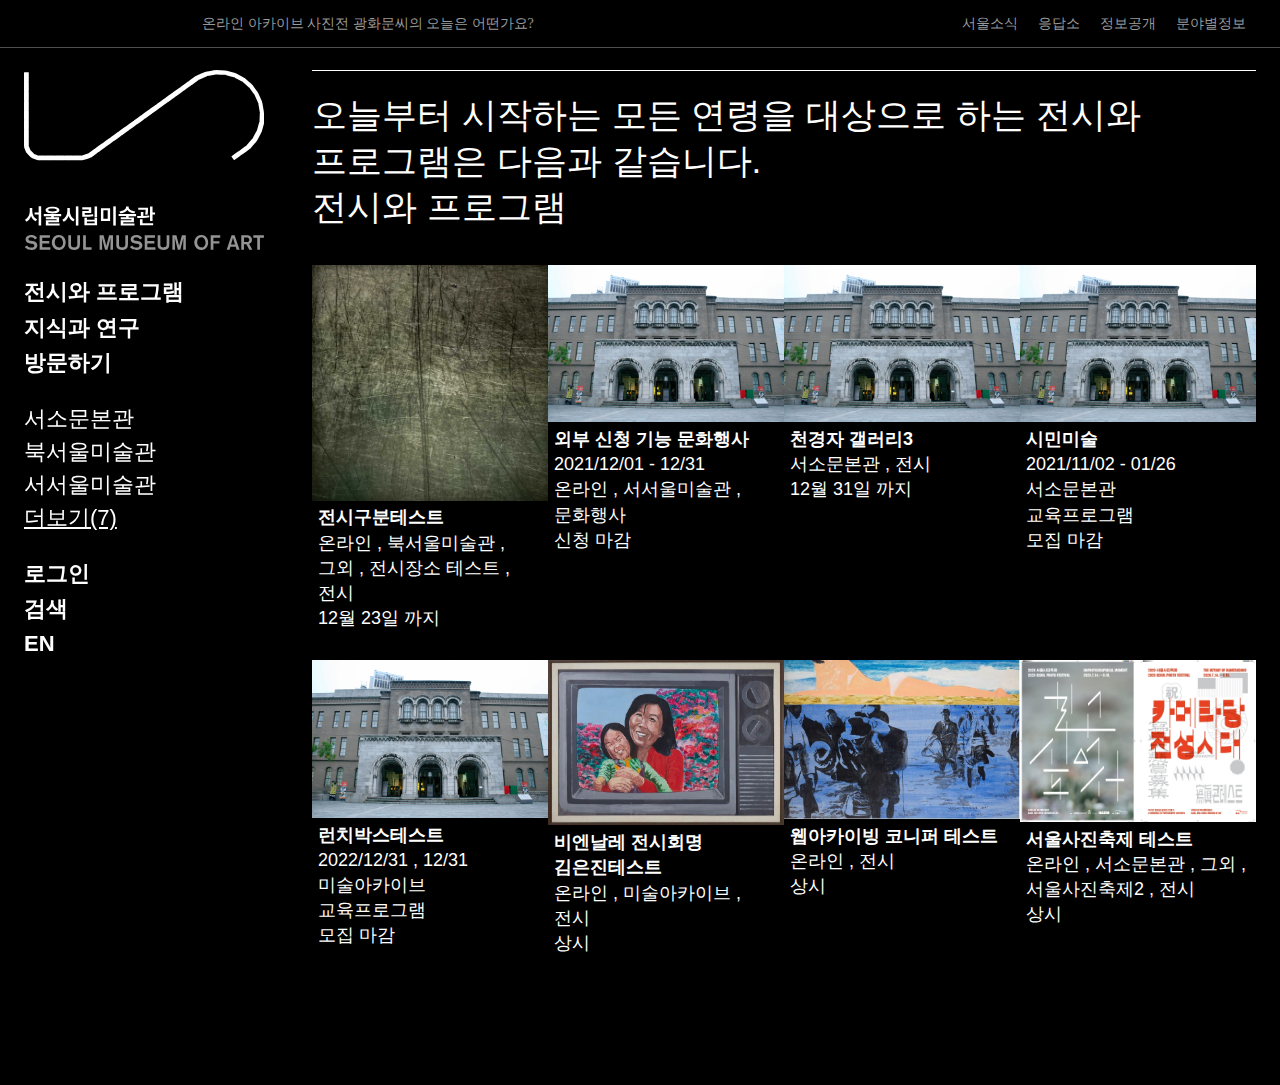
==== index.html @ 48802964 "init" ====
<!DOCTYPE html>
<!-- saved from url=(0034)http://1.214.243.130:8080/kr/index -->
<html lang="ko-KR">
   <head>
      <meta http-equiv="Content-Type" content="text/html; charset=UTF-8">
      <meta name="viewport" content="width=device-width, initial-scale=1">
      <meta http-equiv="X-UA-Compatible" content="IE=edge">
      <title>SeMA - </title>
      <meta name="format-detection" content="telephone=no">
      <!-- iOS 전화 자동연결 방지 메타태그 -->
      <!-- Favicon -->
      <link rel="SHORTCUT ICON" href="http://1.214.243.130:8080/resources/images/common/favicon.ico">
      <link rel="apple-touch-icon" href="http://1.214.243.130:8080/resources/images/common/bookmark.jpg">
      <!-- 애플 아이콘 -->
      <link rel="apple-touch-icon-precomposed" href="http://1.214.243.130:8080/resources/images/common/bookmark.jpg">
      <!-- 안드로이드,아이폰 바탕화면 아이콘 -->
      <!-- Javascript (필요없는 스크립트로 보임, 백업용도로 남겨둠. (20211021 kskang) -->
      <!--  <script src="/resources/js/lib/jquery-1.11.3.min.js"></script> -->
      <!--  <script src="/resources/js/lib/jquery-ui.min.js"></script> -->
      <!--  <script src="/resources/js/lib/modernizr.custom.31356.js"></script> -->
      <!--  <script src="/resources/js/new_common.js"></script> -->
      <!-- NEW_CSS -->
      <link rel="stylesheet" type="text/css" href="./assets/pure-min.css" integrity="sha384-Uu6IeWbM+gzNVXJcM9XV3SohHtmWE+3VGi496jvgX1jyvDTXfdK+rfZc8C1Aehk5" crossorigin="anonymous">
      <link rel="stylesheet" type="text/css" href="./assets/grids-responsive-min.css">
      <link rel="stylesheet" type="text/css" href="./assets/base.css">
      <link rel="stylesheet" type="text/css" href="./assets/style.css">
      <!-- NEW_JS -->
      <script src="./assets/jquery-3.6.0.min.js" integrity="sha256-/xUj+3OJU5yExlq6GSYGSHk7tPXikynS7ogEvDej/m4=" crossorigin="anonymous"></script>
      <script src="./assets/stickyfill.min.js"></script>
      <script src="./assets/base(1).js"></script>
      <script src="./assets/common.js"></script>
      <script src="./assets/csi.min.js"></script>
      <script src="./assets/app.script.js"></script>
      <script src="./assets/jquery-1.11.1.min.js"></script>
      <link rel="stylesheet" type="text/css" media="all" href="./assets/seoul-common-gnb.css">
   </head>
   <body class="bg-black is-animated-bg is-home">
      <div id="load"></div>
      <div id="skipNavigation">
         <ul class="skipNav">
            <li><a href="http://1.214.243.130:8080/kr/index#contents">본문 바로가기</a></li>
            <li><a href="http://1.214.243.130:8080/kr/index#nav">전체메뉴 바로가기</a></li>
            <li><a href="http://1.214.243.130:8080/kr/index#footer">하단 바로가기</a></li>
         </ul>
      </div>
      <div id="wrap" class="sub">
         <script src="./assets/gnb.js"></script>
         <script>
            window.onload = function() {
            Yjs.Gnb.init('G079', 'seoul-gnb');
            };
         </script>
         <!-- header영역(s) -->
         <div id="seoul-gnb">
            <div id="seoul-gnb-plugin" class="white">
               <div class="seoul-gnb-holder">
                  <p class="seoul-gnb-link"><a href="http://www.seoul.go.kr/sgnb/seoulgnblog.do?gid=G079&amp;kind=logo&amp;link=https://www.seoul.go.kr" target="_blank" title="새창열림" class="seoul-gnb-icon-link wise-link" data-kind="logo">서울특별시 로고</a></p>
                  <dl class="seoul-gnb-news">
                     <dt><a href="https://www.seoul.go.kr/realmnews/in/list.do" target="_blank" title="새창열림(서울소식)" class="seoul-gnb-icon-notice">서울소식</a></dt>
                     <dd><a href="http://www.seoul.go.kr/sgnb/seoulgnblog.do?gid=G079&amp;kind=hotissue&amp;link=https://news.seoul.go.kr/gov/archives/534855" target="_blank" title="새창열림">온라인 아카이브 사진전 광화문씨의 오늘은 어떤가요?</a></dd>
                  </dl>
                  <dl class="seoul-gnb-menu">
                     <dt>주요메뉴</dt>
                     <dd><a href="http://www.seoul.go.kr/sgnb/seoulgnblog.do?gid=G079&amp;kind=seoulnews&amp;link=https://www.seoul.go.kr/realmnews/in/list.do" target="_blank" title="새창열림" class="seoul-gnb-icon-menu1 wise-link" data-kind="seoulnews">서울소식</a></dd>
                     <dd><a href="http://www.seoul.go.kr/sgnb/seoulgnblog.do?gid=G079&amp;kind=eungdapso&amp;link=http://eungdapso.seoul.go.kr" target="_blank" title="새창열림" class="seoul-gnb-icon-menu2 wise-link" data-kind="eungdapso">응답소</a></dd>
                     <dd><a href="http://www.seoul.go.kr/sgnb/seoulgnblog.do?gid=G079&amp;kind=opengov&amp;link=http://opengov.seoul.go.kr" target="_blank" title="새창열림" class="seoul-gnb-icon-menu3 wise-link" data-kind="opengov">정보공개</a></dd>
                     <dd>
                        <button type="button" class="seoul-gnb-icon-menu4">분야별정보</button>         
                        <div class="seoul-gnb-menu-section" style="display: none;">
                           <dl>
                              <dt>분야별정보</dt>
                              <dd>
                                 <ul>
                                    <li><a href="http://www.seoul.go.kr/sgnb/seoulgnblog.do?gid=G079&amp;kind=citybuild&amp;link=http://news.seoul.go.kr/citybuild/" target="_blank" title="새창열림" class="wise-link" data-kind="citybuild">주택</a></li>
                                    <li><a href="http://www.seoul.go.kr/sgnb/seoulgnblog.do?gid=G079&amp;kind=economy&amp;link=http://news.seoul.go.kr/economy/" target="_blank" title="새창열림" class="wise-link" data-kind="economy">경제</a></li>
                                    <li><a href="http://www.seoul.go.kr/sgnb/seoulgnblog.do?gid=G079&amp;kind=traffic&amp;link=http://news.seoul.go.kr/traffic/" target="_blank" title="새창열림" class="wise-link" data-kind="traffic">교통</a></li>
                                    <li><a href="http://www.seoul.go.kr/sgnb/seoulgnblog.do?gid=G079&amp;kind=env&amp;link=http://news.seoul.go.kr/env/" target="_blank" title="새창열림" class="wise-link" data-kind="env">환경</a></li>
                                    <li><a href="http://www.seoul.go.kr/sgnb/seoulgnblog.do?gid=G079&amp;kind=welfare&amp;link=http://news.seoul.go.kr/welfare/" target="_blank" title="새창열림" class="wise-link" data-kind="welfare">복지</a></li>
                                    <li><a href="http://www.seoul.go.kr/sgnb/seoulgnblog.do?gid=G079&amp;kind=safe&amp;link=http://news.seoul.go.kr/safe/" target="_blank" title="새창열림" class="wise-link" data-kind="safe">안전</a></li>
                                    <li><a href="http://www.seoul.go.kr/sgnb/seoulgnblog.do?gid=G079&amp;kind=culture&amp;link=http://news.seoul.go.kr/culture/" target="_blank" title="새창열림" class="wise-link" data-kind="culture">문화</a></li>
                                    <li><a href="http://www.seoul.go.kr/sgnb/seoulgnblog.do?gid=G079&amp;kind=gov&amp;link=http://news.seoul.go.kr/gov/" target="_blank" title="새창열림" class="wise-link" data-kind="gov">행정</a></li>
                                 </ul>
                              </dd>
                           </dl>
                           <p><a href="http://www.seoul.go.kr/sgnb/seoulgnblog.do?gid=G079&amp;kind=allservice&amp;link=https://www.seoul.go.kr/service/all.do" target="_blank" title="새창열림" class="wise-link" data-kind="allservice"><span class="seoul-gnb-icon-service"></span> 서비스 전체보기</a></p>
                           <button type="button"><span class="seoul-gnb-icon-service-close"></span><span class="hd-element">분야별 정보 닫기</span></button>         
                        </div>
                     </dd>
                  </dl>
               </div>
            </div>
         </div>
         <!-- //header영역(e) -->
         <div class="l-global o_video_on">
            <script>
               $(document).ready(function(){
                
                /* fncMuseumTime(); */
               });
                
               
               
               function fncMuseumTime(){
                
                var time = '';
               
                $.ajax({
                  url: "/museumTimeAjax",
                  data: {},
                  processData: false,
                  contentType: false,
                  type: 'GET',
                  success: function(json){
                    var oplist = json.opList;
                    for(var i=0;i<oplist.length;i++){
                      time +='<li>';
                      time +='<a href="javascript:void(0)" onclick="fncRloadEeEx(\''+(oplist[i].museumCd)+'\');" class="cate_wrap '+chgOrg(oplist[i].museumCd)+'">\r';
                      time +='<div class="bgclr_black" id="leftOrg'+(oplist[i].museumCd)+'">\r';
                      /* time +='<span class="ing">'+chgOrgTxt(oplist[i].museumCd)+'</span>'; */
                      if(oplist[i].watchExtimeMemo != ''){
                        time +='<span class="category">'+(oplist[i].museumNm);
                      }else{
                        time +='<span class="category">'+(oplist[i].museumNm);
                      }
                      if(oplist[i].watchExtimeMemo != ''){
                        time +='<span class="di-tablet-gt">&nbsp;'+fncChgTxt(oplist[i].watchExtimeMemo)+'</span>';
                      }
                      time +='</span>';
                      time +='</div>';
                      time +='</a>';
                      time +='</li>';
                    }
                    $('#museumTime').html($('#museumTime').html()+time);
               
                    /* $('.tab_cont .btn_cal').on('click', function (){
                      $(this).toggleClass('on');
                      $(this).next().toggle();
                    }); */
                    
                    
                    
                      $('#t_div_tab_m').show(); 
                    
                  }
                });
               }
               function chgOrg(v){
               
                switch (v) {
                  case 'ORG01': v= 'bgclr_bon'; break;
                  case 'ORG02': v= 'bgclr_bon'; break;
                  case 'ORG03': v= 'bgclr_nam'; break;
                  case 'ORG04': v= 'bgclr_nan'; break;
                  case 'ORG05': v= 'bgclr_bon'; break;
                  case 'ORG06': v= 'bgclr_bon'; break;
                  case 'ORG07': v= 'bgclr_bon'; break;
                  case 'ORG08': v= 'bgclr_buk'; break;
                  case 'ORG09': v= 'bgclr_bon'; break;
                  case 'ORG10': v= 'bgclr_back'; break;
                  case 'ORG11': v= 'bgclr_cang'; break;
                  case 'ORG12': v= 'bgclr_bung'; break;
                  case 'ORG16': v= 'bgclr_atr'; break;
                  default    : v='bgclr_bon';
                }
                return v;
               }
               
               function chgOrgTxt(v){
               
                switch (v) {
                  case 'ORG01': v= '본'; break;
                  case 'ORG02': v= '본'; break;
                  case 'ORG03': v= '남'; break;
                  case 'ORG04': v= '난'; break;
                  case 'ORG05': v= '본'; break;
                  case 'ORG06': v= '본'; break;
                  case 'ORG07': v= '본'; break;
                  case 'ORG08': v= '북'; break;
                  case 'ORG09': v= '본'; break;
                  case 'ORG10': v= '백'; break;
                  case 'ORG11': v= '창'; break;
                  case 'ORG12': v= '벙'; break;
                  case 'ORG16': v= '미'; break;
                  default    : v='본';
                }
                return v;
               }
               function fncChgTxt(v){
                if(v == '휴관일'){
                  v = '휴관일';
                }
                return v;
               }
               
            </script>
            <!-- left 메뉴 영역(S) -->
            <div class="l-nav" id="nav">
               <!-- 모바일용(S) -->
               <div class="l-nav-mobile is-expandable">
                  <div class="l-nav-mobile-header">
                     <div class="i-lockup i-lockup-black">
                        <a href="http://1.214.243.130:8080/kr/index">
                        <img src="./assets/o_typo_b.svg" alt="서울시립미술관 SEOUL MUSEUM OF ART" class="i-lockup-type"> 
                        </a>
                     </div>
                     <div class="i-lockup i-lockup-white">
                        <a href="http://1.214.243.130:8080/kr/index">
                        <img src="./assets/o_typo_w.svg" alt="서울시립미술관 SEOUL MUSEUM OF ART" class="i-lockup-type"> 
                        </a>
                     </div>
                     <a class="l-nav-mobile-menu l-block is-expandable-toggle" href="javascript:;">메뉴</a>
                  </div>
                  <div class="l-nav-mobile-content l-block is-expandable-content" style="margin-bottom: 0;">
                     <div class="t-nav pure-g">
                        <div class="pure-u-1-2">
                           <ul class="primary">
                              <li><a href="http://1.214.243.130:8080/kr/whatson/landing">전시와 프로그램</a></li>
                              <li><a href="http://1.214.243.130:8080/kr/knowledge_research/landing">지식과 연구</a></li>
                              <li><a href="http://1.214.243.130:8080/kr/visit/landing">방문하기</a></li>
                           </ul>
                           <ul class="primary color-grey">
                              <li><a href="http://1.214.243.130:8080/kr/login/login" class="grey">로그인</a></li>
                              <li><a href="http://1.214.243.130:8080/kr/sema/search/list" class="grey">검색</a>
                              </li>
                              <li><a href="http://1.214.243.130:8080/en/index">EN</a></li>
                           </ul>
                        </div>
                        <div class="pure-u-1-2">
                           <ul class="secondary">
                              <li><a href="http://1.214.243.130:8080/kr/visit/seosomun">서소문본관</a></li>
                              <li><a href="http://1.214.243.130:8080/kr/visit/bukseoul">북서울미술관</a></li>
                              <li><a href="http://1.214.243.130:8080/kr/visit/seoseoul">서서울미술관</a></li>
                              <li><a href="http://1.214.243.130:8080/kr/visit/namseoul">남서울미술관</a></li>
                              <li><a href="http://1.214.243.130:8080/kr/visit/art_archive">미술아카이브</a></li>
                              <li><a href="http://1.214.243.130:8080/kr/visit/photo_museum">사진미술관</a></li>
                              <li><a href="http://1.214.243.130:8080/kr/nanji_residency">난지미술창작스튜디오</a></li>
                              <li><a href="http://1.214.243.130:8080/kr/visit/sema_warehouse">SeMA창고</a></li>
                              <li><a href="http://1.214.243.130:8080/kr/visit/sema_bunker">SeMA벙커</a></li>
                              <li><a href="http://1.214.243.130:8080/kr/visit/nam_june_paik_house">SeMA백남준기념관</a></li>
                           </ul>
                        </div>
                     </div>
                  </div>
               </div>
               <!-- 모바일용(E) -->
               <!-- PC용(S) -->
               <div class="l-nav-symbol l-block">
                  <a href="http://1.214.243.130:8080/kr/index">
                     <div class="i-lockup i-lockup-black">
                        <img src="./assets/o_symbol_b.svg" alt="서울시립미술관 SEOUL MUSEUM OF ART" class="i-lockup-symbol">
                     </div>
                     <div class="i-lockup i-lockup-white">
                        <img src="./assets/o_symbol_w.svg" alt="서울시립미술관 SEOUL MUSEUM OF ART" class="i-lockup-symbol">
                     </div>
                  </a>
               </div>
               <div class="l-nav-sticky l-block is-sticky-no" style="padding-bottom: 0.5rem;">
                  <div>
                     <a href="http://1.214.243.130:8080/">
                        <div class="i-lockup i-lockup-black">
                           <img src="./assets/o_type_b.svg" alt="서울시립미술관 SEOUL MUSEUM OF ART" class="i-lockup-type">
                        </div>
                        <div class="i-lockup i-lockup-white">
                           <img src="./assets/o_type_w.svg" alt="서울시립미술관 SEOUL MUSEUM OF ART" class="i-lockup-type">
                        </div>
                     </a>
                     <div class="t-nav">
                        <ul class="primary">
                           <li><a href="http://1.214.243.130:8080/kr/whatson/landing">전시와 프로그램</a></li>
                           <li><a href="http://1.214.243.130:8080/kr/knowledge_research/landing">지식과 연구</a></li>
                           <li><a href="http://1.214.243.130:8080/kr/visit/landing">방문하기</a></li>
                        </ul>
                        <ul class="secondary">
                           <li class="l-nav-venue "><a href="http://1.214.243.130:8080/kr/visit/seosomun">서소문본관<span class="t-nav-micro">휴관일</span></a></li>
                           <li class="l-nav-venue "><a href="http://1.214.243.130:8080/kr/visit/bukseoul">북서울미술관<span class="t-nav-micro">휴관일</span></a></li>
                           <li class="l-nav-venue "><a href="http://1.214.243.130:8080/kr/visit/seoseoul">서서울미술관<span class="t-nav-micro">휴관일</span></a></li>
                           <li class="l-nav-venue o_disabled"><a href="http://1.214.243.130:8080/kr/visit/namseoul">남서울미술관<span class="t-nav-micro">휴관일</span></a></li>
                           <li class="l-nav-venue o_disabled"><a href="http://1.214.243.130:8080/kr/visit/art_archive">미술아카이브<span class="t-nav-micro">휴관일</span></a></li>
                           <li class="l-nav-venue o_disabled"><a href="http://1.214.243.130:8080/kr/visit/photo_museum">사진미술관<span class="t-nav-micro">휴관일</span></a></li>
                           <li class="l-nav-venue o_disabled"><a href="http://1.214.243.130:8080/kr/nanji_residency">난지미술창작스튜디오<span class="t-nav-micro">휴관일</span></a></li>
                           <li class="l-nav-venue o_disabled"><a href="http://1.214.243.130:8080/kr/visit/sema_warehouse">SeMA창고<span class="t-nav-micro">휴관일</span></a></li>
                           <li class="l-nav-venue o_disabled"><a href="http://1.214.243.130:8080/kr/visit/sema_bunker">SeMA벙커<span class="t-nav-micro">휴관일</span></a></li>
                           <li class="l-nav-venue o_disabled"><a href="http://1.214.243.130:8080/kr/visit/nam_june_paik_house">SeMA백남준기념관<span class="t-nav-micro">휴관일</span></a></li>
                           <li><a class="underline o_btn_more" href="javascript:;">더보기(7)</a></li>
                        </ul>
                        <ul class="primary color-grey">
                           <li><a href="http://1.214.243.130:8080/kr/login/login" class="grey">로그인</a></li>
                           <li><a href="http://1.214.243.130:8080/kr/sema/search/list" class="grey">검색</a>
                           </li>
                           <li><a href="http://1.214.243.130:8080/en/index">EN</a></li>
                        </ul>
                     </div>
                  </div>
               </div>
               <!-- PC용(E) -->
               <!-- 도슨팅 앱용(S) -->
               <!-- 도슨팅 앱용(E) -->
            </div>
            <!-- left 메뉴 영역(E) -->
            <script src="./assets/jquery.cookie.min.js"></script>
            <script>
               $(document).ready(function(){
                //팝업을 본 사용자는 공지 펼치지않기
                if($.cookie('noticeSection') == 'close'){
                  console.log("작동")
                  var noticeSectionClass = $.cookie('noticeSection');
                  $('#noticeSection').removeClass();
                  $('#noticeSection').addClass('c-section is-expandable');
                }
                
                //팝업을 본 사용자는 이후부터 펼쳐지지않음
                $('#noticeSection').on('click',function(){
                  // 세션 쿠키 생성 - 브라우저를 닫으면 없으집니다.
                  //$.cookie('name', 'value');
                  // 7일 뒤에 만료되는 쿠키 생성
                  //$.cookie('name', 'value', { expires: 7 });
                  // 전체 사이트에 대해 7일 뒤에 만료되는 쿠키 생성
                  //$.cookie('name', 'value', { expires: 7, path: '/' });
                  var date = new Date();
                  var termHours = 5;
                  date.setTime(date.getTime() + ( termHours * 60 * 60 * 1000));
                  $.cookie('noticeSection', 'close',{expires : date, path : '/'});
                  
                });
                
                
                  $(".l-global").addClass('o_video_on');  
                
                
                $(".epEcPlaceNm").each(function(idx, item){
                    $(item).text($(item).text().replace(/,\s*$/,''));
                });
                $("[name='epCeEnddtVal']").each(function(idx, item){
                  var now = new Date();
                  var nYear = now.getFullYear();
                  var nMon = now.getMonth();
                  var nDate = now.getDate();
                  
                  var epCeEnddt = $(this).val();
                  var year = epCeEnddt.substr(0,4);
                  var mon = epCeEnddt.substr(4,2)-1;
                  var date = epCeEnddt.substr(6,2);
                  
                    var endDate = new Date(year, mon, date) ;
                    var today  = new Date(nYear, nMon, nDate) ;
                 
                    var btMs =  today.getTime() - endDate.getTime();
                    var btDay = btMs / (1000*60*60*24) ;
                    if(btDay > 0 && $(this).data('whatsonMenuDiv') == 'EP') $(this).parent().text("모집 마감");
                    if(btDay > 0 && $(this).data('whatsonMenuDiv') == 'CE') $(this).parent().text("신청 마감");
                });
                
                // 상세보기
                $(document).on('click','.viewLink', function(){
                  
                  var glolangType = $(this).data('glolangType');
                  $('#scFrm').find('#glolangType').val(glolangType);
                  
                  var vlu = $(this).data('idx');
               
                  // 전시,문화,교육 구분
                  var watsonMenuDiv = $(this).data('whatsonMenuDiv');
                  
                  // 전시관리,서울사진축제 ,디진털미디어 시티 비엔날레, 야외조각 구분
                  var exMenuDiv = $(this).data('exMenuDiv');
                  var url = '';
                  
                  if(watsonMenuDiv == 'EX'){
                    
                    $('#scFrm').find('#exNo').val(vlu);
                    // 전시
                    if(exMenuDiv == 'EXM01'){
                      url = '/'+$('#langStype').val()+'/whatson/exhibition/detail';
                    // 비엔날레 
                    }else if(exMenuDiv == 'EBM01'){
                      url = '/'+$('#langStype').val()+'/whatson/series/detail';
                    // 서울사진축제 
                    }else if(exMenuDiv == 'EPF01'){
                      url = '/'+$('#langStype').val()+'/whatson/series/detail';   
                    // 야외조각전시
                    }else if(exMenuDiv == 'EOM01'){
                      url = '/'+$('#langStype').val()+'/whatson/outdoor/detail';  
                      
                    }else{
                      return false;
                    }
                  
                  }else if(watsonMenuDiv == 'EP'){
                    $('#scFrm').find('#acadmyEeNo').val(vlu);
                    url = '/'+$('#langStype').val()+'/whatson/education/detail';
                  }else if(watsonMenuDiv == 'CE'){
                    $('#scFrm').find('#evtNo').val(vlu);
                    url = '/'+$('#langStype').val()+'/whatson/event/detail';
                  }else{
                    return false;
                  }
                  
                  $('#scFrm').attr('action', url);
                  $('#scFrm').attr('method','get');
                  $('#scFrm').submit();
                });
               });
               
               
            </script>
            <input type="hidden" id="langStype" value="kr">
            <div class="l-block" id="contents">
               <!-- S : 전시와 프로그램 섹션 -->
               <div class="c-section">
                  <div class="c-header t-header">
                     <div class=" l-md-gutter-right o_h1">
                        오늘부터 시작하는 모든 연령을 대상으로 하는 전시와 프로그램은 다음과 같습니다.
                        <br> 
                        <a class="grey" href="http://1.214.243.130:8080/kr/whatson/landing">
                           전시와 프로그램<!--전시와 프로그램-->
                        </a>
                     </div>
                  </div>
                  <div class="c-connected pure-g">
                     <form name="scFrm" id="scFrm" onsubmit="return">
                        <input type="hidden" name="exNo" id="exNo" value="0">
                        <input type="hidden" name="acadmyEeNo" id="acadmyEeNo" value="0">
                        <input type="hidden" name="evtNo" id="evtNo" value="0">
                        <input type="hidden" name="glolangType" id="glolangType" value="">
                     </form>
                     <div class="pure-u-1-2 pure-u-md-1-4">
                        <a href="javascript:;" class="o_figure viewLink" data-idx="674325" data-whatson-menu-div="EX" data-ex-menu-div="EXM01" data-glolang-type="KOR">
                           <div class="o_thumb">
                              <img alt="전시구분테스트" onerror="this.src=&#39;/resources/content/2x3.jpg&#39;" src="./assets/image">
                           </div>
                           <div class="t-metadata o_figcaption">
                              <strong class="o_h1">전시구분테스트</strong> 
                              <span class="o_h2">
                                 <span>
                                 온라인
                                 ,
                                 </span>
                                 <span>
                                 </span>
                                 <span>
                                 북서울미술관
                                 ,
                                 </span>
                                 <span>
                                 </span>
                                 <span>
                                 </span>
                                 <span>
                                 </span>
                                 <span>
                                 </span>
                                 <span>
                                 </span>
                                 <span>
                                 </span>
                                 <span>
                                 </span>
                                 <span>
                                 </span>
                                 <span>
                                 그외
                                 ,
                                 </span>
                                 전시장소 테스트
                                 ,
                                 전시<!-- 전시 -->
                              </span>
                              <span class="o_h3">
                              12월
                              23일 까지
                              </span> 
                           </div>
                        </a>
                     </div><div class="pure-u-1-2 pure-u-md-1-4">
                        <a href="javascript:;" class="o_figure viewLink" data-idx="663523" data-whatson-menu-div="CE" data-ex-menu-div="" data-glolang-type="KOR">
                           <div class="o_thumb">
                              <img alt="외부 신청 기능 문화행사" onerror="this.src=&#39;/resources/content/2x3.jpg&#39;" src="./assets/2x3.jpg">
                           </div>
                           <div class="t-metadata o_figcaption">
                              <strong class="o_h1">외부 신청 기능 문화행사</strong> 
                              <span class="o_h3">
                              2021/12/01 -
                              12/31
                              </span>  
                              <span class="o_h2 epEcPlaceNm"> 
                              온라인
                              ,
                              서서울미술관
                              ,
                              문화행사
                              </span> 
                              <span class="o_h3 grey">신청 마감</span>
                           </div>
                        </a>
                     </div><div class="pure-u-1-2 pure-u-md-1-4">
                        <a href="javascript:;" class="o_figure viewLink" data-idx="648550" data-whatson-menu-div="EX" data-ex-menu-div="EXM01" data-glolang-type="KOR">
                           <div class="o_thumb">
                              <img alt="천경자 갤러리3" onerror="this.src=&#39;/resources/content/2x3.jpg&#39;" src="./assets/2x3.jpg">
                           </div>
                           <div class="t-metadata o_figcaption">
                              <strong class="o_h1">천경자 갤러리3</strong> 
                              <span class="o_h2">
                                 <span>
                                 </span>
                                 <span>
                                 서소문본관
                                 ,
                                 </span>
                                 <span>
                                 </span>
                                 <span>
                                 </span>
                                 <span>
                                 </span>
                                 <span>
                                 </span>
                                 <span>
                                 </span>
                                 <span>
                                 </span>
                                 <span>
                                 </span>
                                 <span>
                                 </span>
                                 <span>
                                 </span>
                                 <span>
                                 </span>
                                 전시<!-- 전시 -->
                              </span>
                              <span class="o_h3">
                              12월
                              31일 까지
                              </span> 
                           </div>
                        </a>
                     </div><div class="pure-u-1-2 pure-u-md-1-4">
                        <a href="javascript:;" class="o_figure viewLink" data-idx="663075" data-whatson-menu-div="EP" data-ex-menu-div="EPG01" data-glolang-type="KOR">
                           <div class="o_thumb">
                              <img alt="시민미술" onerror="this.src=&#39;/resources/content/2x3.jpg&#39;" src="./assets/2x3.jpg">
                           </div>
                           <div class="t-metadata o_figcaption">
                              <strong class="o_h1">시민미술</strong> 
                              <span class="o_h3">
                              2021/11/02 -
                              01/26
                              </span>  
                              <span class="o_h2 epEcPlaceNm"> 
                              서소문본관
                              </span> 
                              <span class="o_h2">
                                 교육프로그램<!-- 교육프로그램 -->
                              </span>
                              <span class="o_h3 grey">모집 마감</span>
                           </div>
                        </a>
                     </div><div class="pure-u-1-2 pure-u-md-1-4">
                        <a href="javascript:;" class="o_figure viewLink" data-idx="656470" data-whatson-menu-div="EP" data-ex-menu-div="EPG06" data-glolang-type="KOR">
                           <div class="o_thumb">
                              <img alt="런치박스테스트" onerror="this.src=&#39;/resources/content/2x3.jpg&#39;" src="./assets/2x3.jpg">
                           </div>
                           <div class="t-metadata o_figcaption">
                              <strong class="o_h1">런치박스테스트</strong> 
                              <span class="o_h3">
                                 <!-- 런치박스 예외 -->
                                 2022/12/31
                                 , 12/31
                              </span>
                              <span class="o_h2 epEcPlaceNm"> 
                              미술아카이브
                              </span> 
                              <span class="o_h2">
                                 교육프로그램<!-- 교육프로그램 -->
                              </span>
                              <span class="o_h3 grey">
                              12/
                              31 까지 모집 
                              <input type="hidden" value="20211231" name="epCeEnddtVal" data-whatson-menu-div="EP">
                              </span>
                           </div>
                        </a>
                     </div><div class="pure-u-1-2 pure-u-md-1-4">
                        <a href="javascript:;" class="o_figure viewLink" data-idx="678034" data-whatson-menu-div="EX" data-ex-menu-div="EBM01" data-glolang-type="KOR">
                           <div class="o_thumb">
                              <img alt="비엔날레 전시회명 김은진테스트" onerror="this.src=&#39;/resources/content/2x3.jpg&#39;" src="./assets/image(1)">
                           </div>
                           <div class="t-metadata o_figcaption">
                              <strong class="o_h1">비엔날레 전시회명 김은진테스트</strong> 
                              <span class="o_h2">
                                 <span>
                                 온라인
                                 ,
                                 </span>
                                 <span>
                                 </span>
                                 <span>
                                 </span>
                                 <span>
                                 </span>
                                 <span>
                                 </span>
                                 <span>
                                 </span>
                                 <span>
                                 미술아카이브
                                 ,
                                 </span>
                                 <span>
                                 </span>
                                 <span>
                                 </span>
                                 <span>
                                 </span>
                                 <span>
                                 </span>
                                 <span>
                                 </span>
                                 전시<!-- 전시 -->
                              </span>
                              <span class="o_h3">
                              상시
                              </span> 
                           </div>
                        </a>
                     </div><div class="pure-u-1-2 pure-u-md-1-4">
                        <a href="javascript:;" class="o_figure viewLink" data-idx="669686" data-whatson-menu-div="EX" data-ex-menu-div="EXM01" data-glolang-type="KOR">
                           <div class="o_thumb">
                              <img alt="웹아카이빙 코니퍼 테스트" onerror="this.src=&#39;/resources/content/2x3.jpg&#39;" src="./assets/image(2)">
                           </div>
                           <div class="t-metadata o_figcaption">
                              <strong class="o_h1">웹아카이빙 코니퍼 테스트</strong> 
                              <span class="o_h2">
                                 <span>
                                 온라인
                                 ,
                                 </span>
                                 <span>
                                 </span>
                                 <span>
                                 </span>
                                 <span>
                                 </span>
                                 <span>
                                 </span>
                                 <span>
                                 </span>
                                 <span>
                                 </span>
                                 <span>
                                 </span>
                                 <span>
                                 </span>
                                 <span>
                                 </span>
                                 <span>
                                 </span>
                                 <span>
                                 </span>
                                 전시<!-- 전시 -->
                              </span>
                              <span class="o_h3">
                              상시
                              </span> 
                           </div>
                        </a>
                     </div><div class="pure-u-1-2 pure-u-md-1-4">
                        <a href="javascript:;" class="o_figure viewLink" data-idx="635183" data-whatson-menu-div="EX" data-ex-menu-div="EPF01" data-glolang-type="KOR">
                           <div class="o_thumb">
                              <img alt="서울사진축제 테스트" onerror="this.src=&#39;/resources/content/2x3.jpg&#39;" src="./assets/image(3)">
                           </div>
                           <div class="t-metadata o_figcaption">
                              <strong class="o_h1">서울사진축제 테스트</strong> 
                              <span class="o_h2">
                                 <span>
                                 온라인
                                 ,
                                 </span>
                                 <span>
                                 서소문본관
                                 ,
                                 </span>
                                 <span>
                                 </span>
                                 <span>
                                 </span>
                                 <span>
                                 </span>
                                 <span>
                                 </span>
                                 <span>
                                 </span>
                                 <span>
                                 </span>
                                 <span>
                                 </span>
                                 <span>
                                 </span>
                                 <span>
                                 </span>
                                 <span>
                                 그외
                                 ,
                                 </span>
                                 서울사진축제2
                                 ,
                                 전시<!-- 전시 -->
                              </span>
                              <span class="o_h3">
                              상시
                              </span> 
                           </div>
                        </a>
                     </div>
                  </div>
               </div>
            </div>
         </div>
         <script>
            $(document).ready(function(){
              //푸터 FAQ 목록
              /* console.log("getFooterFaqList(6)");
              getFooterFaqList(6);  */
            });
            
            function getFooterFaqList(aCount) {
              //푸터 FAQ 목록 aCount개
              $.ajax({
                method: 'get',
                url: '/nj/faq/getListAjax',
                data: {gGroup:'FAC01', organCd:'', qstion:'', TopSer:'', showArticleCount: aCount},
                type : 'post'
              }).done(function(d) {
                $('#faqArea').empty();
                var ytList = d.faqList;
                var str = '';
                if(ytList != null && ytList != ""){
                  str = '';
                  for(var i = 0; i<6; i++){
                    str += '<li>- ' + ytList[i].qstion + '</li>';
                  }
                  /* if(str != '') str = "<ul>" + str + "</ul>"; */
                  $('#faqArea').html(str);
                }
              }).fail(function(e){
                alert('error');
              }).always(function(){
              });
            }
         </script>
         <input type="hidden" id="commFooterLangStype" value="kr"><!-- 삭제 하지 마세요 -->
      </div>
   </body>
</html>
---- assets/grids-responsive-min.css ----
/*!
Pure v2.0.6
Copyright 2013 Yahoo!
Licensed under the BSD License.
https://github.com/pure-css/pure/blob/master/LICENSE
*/
@media screen and (min-width:35.5em){.pure-u-sm-1,.pure-u-sm-1-1,.pure-u-sm-1-12,.pure-u-sm-1-2,.pure-u-sm-1-24,.pure-u-sm-1-3,.pure-u-sm-1-4,.pure-u-sm-1-5,.pure-u-sm-1-6,.pure-u-sm-1-8,.pure-u-sm-10-24,.pure-u-sm-11-12,.pure-u-sm-11-24,.pure-u-sm-12-24,.pure-u-sm-13-24,.pure-u-sm-14-24,.pure-u-sm-15-24,.pure-u-sm-16-24,.pure-u-sm-17-24,.pure-u-sm-18-24,.pure-u-sm-19-24,.pure-u-sm-2-24,.pure-u-sm-2-3,.pure-u-sm-2-5,.pure-u-sm-20-24,.pure-u-sm-21-24,.pure-u-sm-22-24,.pure-u-sm-23-24,.pure-u-sm-24-24,.pure-u-sm-3-24,.pure-u-sm-3-4,.pure-u-sm-3-5,.pure-u-sm-3-8,.pure-u-sm-4-24,.pure-u-sm-4-5,.pure-u-sm-5-12,.pure-u-sm-5-24,.pure-u-sm-5-5,.pure-u-sm-5-6,.pure-u-sm-5-8,.pure-u-sm-6-24,.pure-u-sm-7-12,.pure-u-sm-7-24,.pure-u-sm-7-8,.pure-u-sm-8-24,.pure-u-sm-9-24{display:inline-block;letter-spacing:normal;word-spacing:normal;vertical-align:top;text-rendering:auto}.pure-u-sm-1-24{width:4.1667%}.pure-u-sm-1-12,.pure-u-sm-2-24{width:8.3333%}.pure-u-sm-1-8,.pure-u-sm-3-24{width:12.5%}.pure-u-sm-1-6,.pure-u-sm-4-24{width:16.6667%}.pure-u-sm-1-5{width:20%}.pure-u-sm-5-24{width:20.8333%}.pure-u-sm-1-4,.pure-u-sm-6-24{width:25%}.pure-u-sm-7-24{width:29.1667%}.pure-u-sm-1-3,.pure-u-sm-8-24{width:33.3333%}.pure-u-sm-3-8,.pure-u-sm-9-24{width:37.5%}.pure-u-sm-2-5{width:40%}.pure-u-sm-10-24,.pure-u-sm-5-12{width:41.6667%}.pure-u-sm-11-24{width:45.8333%}.pure-u-sm-1-2,.pure-u-sm-12-24{width:50%}.pure-u-sm-13-24{width:54.1667%}.pure-u-sm-14-24,.pure-u-sm-7-12{width:58.3333%}.pure-u-sm-3-5{width:60%}.pure-u-sm-15-24,.pure-u-sm-5-8{width:62.5%}.pure-u-sm-16-24,.pure-u-sm-2-3{width:66.6667%}.pure-u-sm-17-24{width:70.8333%}.pure-u-sm-18-24,.pure-u-sm-3-4{width:75%}.pure-u-sm-19-24{width:79.1667%}.pure-u-sm-4-5{width:80%}.pure-u-sm-20-24,.pure-u-sm-5-6{width:83.3333%}.pure-u-sm-21-24,.pure-u-sm-7-8{width:87.5%}.pure-u-sm-11-12,.pure-u-sm-22-24{width:91.6667%}.pure-u-sm-23-24{width:95.8333%}.pure-u-sm-1,.pure-u-sm-1-1,.pure-u-sm-24-24,.pure-u-sm-5-5{width:100%}}@media screen and (min-width:48em){.pure-u-md-1,.pure-u-md-1-1,.pure-u-md-1-12,.pure-u-md-1-2,.pure-u-md-1-24,.pure-u-md-1-3,.pure-u-md-1-4,.pure-u-md-1-5,.pure-u-md-1-6,.pure-u-md-1-8,.pure-u-md-10-24,.pure-u-md-11-12,.pure-u-md-11-24,.pure-u-md-12-24,.pure-u-md-13-24,.pure-u-md-14-24,.pure-u-md-15-24,.pure-u-md-16-24,.pure-u-md-17-24,.pure-u-md-18-24,.pure-u-md-19-24,.pure-u-md-2-24,.pure-u-md-2-3,.pure-u-md-2-5,.pure-u-md-20-24,.pure-u-md-21-24,.pure-u-md-22-24,.pure-u-md-23-24,.pure-u-md-24-24,.pure-u-md-3-24,.pure-u-md-3-4,.pure-u-md-3-5,.pure-u-md-3-8,.pure-u-md-4-24,.pure-u-md-4-5,.pure-u-md-5-12,.pure-u-md-5-24,.pure-u-md-5-5,.pure-u-md-5-6,.pure-u-md-5-8,.pure-u-md-6-24,.pure-u-md-7-12,.pure-u-md-7-24,.pure-u-md-7-8,.pure-u-md-8-24,.pure-u-md-9-24{display:inline-block;letter-spacing:normal;word-spacing:normal;vertical-align:top;text-rendering:auto}.pure-u-md-1-24{width:4.1667%}.pure-u-md-1-12,.pure-u-md-2-24{width:8.3333%}.pure-u-md-1-8,.pure-u-md-3-24{width:12.5%}.pure-u-md-1-6,.pure-u-md-4-24{width:16.6667%}.pure-u-md-1-5{width:20%}.pure-u-md-5-24{width:20.8333%}.pure-u-md-1-4,.pure-u-md-6-24{width:25%}.pure-u-md-7-24{width:29.1667%}.pure-u-md-1-3,.pure-u-md-8-24{width:33.3333%}.pure-u-md-3-8,.pure-u-md-9-24{width:37.5%}.pure-u-md-2-5{width:40%}.pure-u-md-10-24,.pure-u-md-5-12{width:41.6667%}.pure-u-md-11-24{width:45.8333%}.pure-u-md-1-2,.pure-u-md-12-24{width:50%}.pure-u-md-13-24{width:54.1667%}.pure-u-md-14-24,.pure-u-md-7-12{width:58.3333%}.pure-u-md-3-5{width:60%}.pure-u-md-15-24,.pure-u-md-5-8{width:62.5%}.pure-u-md-16-24,.pure-u-md-2-3{width:66.6667%}.pure-u-md-17-24{width:70.8333%}.pure-u-md-18-24,.pure-u-md-3-4{width:75%}.pure-u-md-19-24{width:79.1667%}.pure-u-md-4-5{width:80%}.pure-u-md-20-24,.pure-u-md-5-6{width:83.3333%}.pure-u-md-21-24,.pure-u-md-7-8{width:87.5%}.pure-u-md-11-12,.pure-u-md-22-24{width:91.6667%}.pure-u-md-23-24{width:95.8333%}.pure-u-md-1,.pure-u-md-1-1,.pure-u-md-24-24,.pure-u-md-5-5{width:100%}}@media screen and (min-width:64.063em){.pure-u-lg-1,.pure-u-lg-1-1,.pure-u-lg-1-12,.pure-u-lg-1-2,.pure-u-lg-1-24,.pure-u-lg-1-3,.pure-u-lg-1-4,.pure-u-lg-1-5,.pure-u-lg-1-6,.pure-u-lg-1-8,.pure-u-lg-10-24,.pure-u-lg-11-12,.pure-u-lg-11-24,.pure-u-lg-12-24,.pure-u-lg-13-24,.pure-u-lg-14-24,.pure-u-lg-15-24,.pure-u-lg-16-24,.pure-u-lg-17-24,.pure-u-lg-18-24,.pure-u-lg-19-24,.pure-u-lg-2-24,.pure-u-lg-2-3,.pure-u-lg-2-5,.pure-u-lg-20-24,.pure-u-lg-21-24,.pure-u-lg-22-24,.pure-u-lg-23-24,.pure-u-lg-24-24,.pure-u-lg-3-24,.pure-u-lg-3-4,.pure-u-lg-3-5,.pure-u-lg-3-8,.pure-u-lg-4-24,.pure-u-lg-4-5,.pure-u-lg-5-12,.pure-u-lg-5-24,.pure-u-lg-5-5,.pure-u-lg-5-6,.pure-u-lg-5-8,.pure-u-lg-6-24,.pure-u-lg-7-12,.pure-u-lg-7-24,.pure-u-lg-7-8,.pure-u-lg-8-24,.pure-u-lg-9-24{display:inline-block;letter-spacing:normal;word-spacing:normal;vertical-align:top;text-rendering:auto}.pure-u-lg-1-24{width:4.1667%}.pure-u-lg-1-12,.pure-u-lg-2-24{width:8.3333%}.pure-u-lg-1-8,.pure-u-lg-3-24{width:12.5%}.pure-u-lg-1-6,.pure-u-lg-4-24{width:16.6667%}.pure-u-lg-1-5{width:20%}.pure-u-lg-5-24{width:20.8333%}.pure-u-lg-1-4,.pure-u-lg-6-24{width:25%}.pure-u-lg-7-24{width:29.1667%}.pure-u-lg-1-3,.pure-u-lg-8-24{width:33.3333%}.pure-u-lg-3-8,.pure-u-lg-9-24{width:37.5%}.pure-u-lg-2-5{width:40%}.pure-u-lg-10-24,.pure-u-lg-5-12{width:41.6667%}.pure-u-lg-11-24{width:45.8333%}.pure-u-lg-1-2,.pure-u-lg-12-24{width:50%}.pure-u-lg-13-24{width:54.1667%}.pure-u-lg-14-24,.pure-u-lg-7-12{width:58.3333%}.pure-u-lg-3-5{width:60%}.pure-u-lg-15-24,.pure-u-lg-5-8{width:62.5%}.pure-u-lg-16-24,.pure-u-lg-2-3{width:66.6667%}.pure-u-lg-17-24{width:70.8333%}.pure-u-lg-18-24,.pure-u-lg-3-4{width:75%}.pure-u-lg-19-24{width:79.1667%}.pure-u-lg-4-5{width:80%}.pure-u-lg-20-24,.pure-u-lg-5-6{width:83.3333%}.pure-u-lg-21-24,.pure-u-lg-7-8{width:87.5%}.pure-u-lg-11-12,.pure-u-lg-22-24{width:91.6667%}.pure-u-lg-23-24{width:95.8333%}.pure-u-lg-1,.pure-u-lg-1-1,.pure-u-lg-24-24,.pure-u-lg-5-5{width:100%}}@media screen and (min-width:80em){.pure-u-xl-1,.pure-u-xl-1-1,.pure-u-xl-1-12,.pure-u-xl-1-2,.pure-u-xl-1-24,.pure-u-xl-1-3,.pure-u-xl-1-4,.pure-u-xl-1-5,.pure-u-xl-1-6,.pure-u-xl-1-8,.pure-u-xl-10-24,.pure-u-xl-11-12,.pure-u-xl-11-24,.pure-u-xl-12-24,.pure-u-xl-13-24,.pure-u-xl-14-24,.pure-u-xl-15-24,.pure-u-xl-16-24,.pure-u-xl-17-24,.pure-u-xl-18-24,.pure-u-xl-19-24,.pure-u-xl-2-24,.pure-u-xl-2-3,.pure-u-xl-2-5,.pure-u-xl-20-24,.pure-u-xl-21-24,.pure-u-xl-22-24,.pure-u-xl-23-24,.pure-u-xl-24-24,.pure-u-xl-3-24,.pure-u-xl-3-4,.pure-u-xl-3-5,.pure-u-xl-3-8,.pure-u-xl-4-24,.pure-u-xl-4-5,.pure-u-xl-5-12,.pure-u-xl-5-24,.pure-u-xl-5-5,.pure-u-xl-5-6,.pure-u-xl-5-8,.pure-u-xl-6-24,.pure-u-xl-7-12,.pure-u-xl-7-24,.pure-u-xl-7-8,.pure-u-xl-8-24,.pure-u-xl-9-24{display:inline-block;letter-spacing:normal;word-spacing:normal;vertical-align:top;text-rendering:auto}.pure-u-xl-1-24{width:4.1667%}.pure-u-xl-1-12,.pure-u-xl-2-24{width:8.3333%}.pure-u-xl-1-8,.pure-u-xl-3-24{width:12.5%}.pure-u-xl-1-6,.pure-u-xl-4-24{width:16.6667%}.pure-u-xl-1-5{width:20%}.pure-u-xl-5-24{width:20.8333%}.pure-u-xl-1-4,.pure-u-xl-6-24{width:25%}.pure-u-xl-7-24{width:29.1667%}.pure-u-xl-1-3,.pure-u-xl-8-24{width:33.3333%}.pure-u-xl-3-8,.pure-u-xl-9-24{width:37.5%}.pure-u-xl-2-5{width:40%}.pure-u-xl-10-24,.pure-u-xl-5-12{width:41.6667%}.pure-u-xl-11-24{width:45.8333%}.pure-u-xl-1-2,.pure-u-xl-12-24{width:50%}.pure-u-xl-13-24{width:54.1667%}.pure-u-xl-14-24,.pure-u-xl-7-12{width:58.3333%}.pure-u-xl-3-5{width:60%}.pure-u-xl-15-24,.pure-u-xl-5-8{width:62.5%}.pure-u-xl-16-24,.pure-u-xl-2-3{width:66.6667%}.pure-u-xl-17-24{width:70.8333%}.pure-u-xl-18-24,.pure-u-xl-3-4{width:75%}.pure-u-xl-19-24{width:79.1667%}.pure-u-xl-4-5{width:80%}.pure-u-xl-20-24,.pure-u-xl-5-6{width:83.3333%}.pure-u-xl-21-24,.pure-u-xl-7-8{width:87.5%}.pure-u-xl-11-12,.pure-u-xl-22-24{width:91.6667%}.pure-u-xl-23-24{width:95.8333%}.pure-u-xl-1,.pure-u-xl-1-1,.pure-u-xl-24-24,.pure-u-xl-5-5{width:100%}}
---- assets/base.css ----
/*
  CONTENTS
  1. BASE
  2. LAYOUT
  3. INLINE ELEMENTS
  4. COMPONENTS
  5. TYPESETTING
  6. BEHAVIOR
  7. OVERRIDES

  BREAKPOINTS
  sm  @media screen and (min-width: 35.5em) // 568
  md  @media screen and (min-width: 48em)   // 768
  lg  @media screen and (min-width: 64.063em)   // 1024
  xl  @media screen and (min-width: 80em)   // 1280
  xxl @media screen and (min-width: 100em)  // 1600

*/

/*
  1. BASE
*/

/*
  1. BASE
     Fonts
*/
@font-face {
  font-family: 'Pretendard';
  font-weight: 700;
  font-display: swap;
  src: url('./pretendard/Pretendard-Bold.woff2') format('woff2'), 
       url('./pretendard/Pretendard-Bold.woff') format('woff');
}
@font-face {
  font-family: 'Pretendard';
  font-weight: 400;
  font-display: swap;
  src: url('./pretendard/Pretendard-Medium.woff2') format('woff2'), 
       url('./pretendard/Pretendard-Medium.woff') format('woff');
}
@font-face {
  font-family: 'Pretendard';
  font-weight: 300;
  font-display: swap;
  src: url('./pretendard/Pretendard-Regular.woff2') format('woff2'), 
       url('./pretendard/Pretendard-Regular.woff') format('woff');
}
/*
  1. BASE
     Colors
*/

:root {
  --color-grey-30: rgb(230, 230, 230);
  --color-grey-50: rgb(153, 153, 153);
  --color-black: rgb(0, 0, 0);
  --color-white: rgb(255, 255, 255);
  --color-overlay: rgba(0, 0, 0, 0.5);
  --color-tk: blue; /* for placeholders */
}

/*
  1. BASE
     Light reset
*/

body {
  font-size: 100%;
  background-color: var(--color-white);
  color: var(--color-black);
}
body, body * {
  margin: 0;
  padding: 0;
  font-family: Pretendard, -apple-system,BlinkMacSystemFont,'Malgun Gothic','맑은 고딕','helvetica','Apple SD Gothic Neo', sans-serif;
  -webkit-font-smoothing: antialiased;
  -moz-osx-font-smoothing: grayscale;
  word-break: keep-all;
}
/* pure-css override */
.pure-g [class*=pure-u] {
  font-family: Pretendard, -apple-system,BlinkMacSystemFont,'Malgun Gothic','맑은 고딕','helvetica','Apple SD Gothic Neo', sans-serif;
}
.bg-black {
  background-color: var(--color-black);
  color: var(--color-white);
}
.bg-grey-30 {
  background-color: var(--color-grey-30);
  color: var(--color-black);
}

/*
  1. BASE
     Elements
*/

main {
  min-height: 85vh;
}

a {
  color: inherit;
  text-decoration: none;
}
a.underline,
.is-current a {
  /*border-bottom: 1px solid;*/
  text-decoration: underline;
}
a.underline:hover {
  text-decoration: none;
}
a.block {
  display: block;
}
a.grey {
  color: var(--color-grey-50);
}
a.grey:hover {
  color: var(--color-black);
}
body.bg-black a.grey:hover {
  color: var(--color-white);
}
/* a span {
  margin-left: 0.5ex;
  opacity: 0;
  color: var(--color-grey-50);
} */
a:hover span {
  opacity: 1;
}

img {
  display: block;
  max-width: 100%;
}

h1, h2, h3, h4, h5, h6 {
  font-size: 100%;
  font-weight: 400;
}

/*
  2. LAYOUT
*/

:root { --u-gutter: 1rem; }
@media screen and (min-width: 35.5em) { /* same as above */ }
@media screen and (min-width: 48em)   { :root { --u-gutter: 1.5rem; } }
@media screen and (min-width: 64.063em)   { /* same as above */ }
@media screen and (min-width: 80em)   { /* same as above */ }
@media screen and (min-width: 100em)  { :root { --u-gutter: 2rem; } }

.l-global {
  display: grid;
}
/* @media screen and (min-width: 35.5em) {} */
/* @media screen and (min-width: 48em) {} */
 @media screen and (min-width: 64.063em) { .l-global { grid-template-columns: 18rem 1fr; } } 
 /* @media screen and (min-width: 80em) {} */
 @media screen and (min-width: 100em) { .l-global { grid-template-columns: 22rem 1fr; } } 

 .l-block {
   padding: calc(var(--u-gutter) * 0.9) var(--u-gutter) var(--u-gutter);
   box-sizing: border-box;
 }

 .l-gutter-right,
 .l-md-gutter-right {
   box-sizing: border-box;
 }
 .l-gutter-right {
   padding-right: var(--u-gutter);
 }
 @media screen and (min-width: 48em) {
   .l-md-gutter-right {
     padding-right: var(--u-gutter);
   }
 }

 .l-stacked {
   margin-bottom: var(--u-gutter);
 }
 .l-stacked:last-child {
   margin-bottom: 0;
 }
 @media screen and (min-width: 35.5em) { .l-sm-inline  { margin-bottom: 0; } }
 @media screen and (min-width: 48em)   { .l-md-inline  { margin-bottom: 0; } }
 @media screen and (min-width: 64.063em)   { .l-lg-inline  { margin-bottom: 0; } }
 @media screen and (min-width: 80em)   { .l-xl-inline  { margin-bottom: 0; } }
 @media screen and (min-width: 100em)  { .l-xxl-inline { margin-bottom: 0; } }

 .l-sm-visible,
 .l-md-visible,
 .l-lg-visible,
 .l-xl-visible,
 .l-xxl-visible { display: none; }

 @media screen and (min-width: 35.5em) { .l-sm-visible  { display: block; } }
 @media screen and (min-width: 48em)   { .l-md-visible  { display: block; } }
 @media screen and (min-width: 64.063em)   { .l-lg-visible  { display: block; } }
 @media screen and (min-width: 80em)   { .l-xl-visible  { display: block; } }
 @media screen and (min-width: 100em)  { .l-xxl-visible { display: block; } }

 .l-sm-hidden,
 .l-md-hidden,
 .l-lg-hidden,
 .l-xl-hidden,
 .l-xxl-hidden { display: block; }

 @media screen and (min-width: 35.5em) { .l-sm-hidden  { display: none; } }
 @media screen and (min-width: 48em)   { .l-md-hidden  { display: none; } }
 @media screen and (min-width: 64.063em)   { .l-lg-hidden  { display: none; } }
 @media screen and (min-width: 80em)   { .l-xl-hidden  { display: none; } }
 @media screen and (min-width: 100em)  { .l-xxl-hidden { display: none; } }

 .l-align-left {
   text-align: left;
 }
 .l-align-center {
   text-align: center;
 }
 .l-align-right {
   text-align: right;
 }
 .l-md-align-right {
   text-align: left;
 }
 @media screen and (min-width: 48em) {
   .l-md-align-right {
     text-align: right;
   } 
 }
 .l-inline-block {
   display: inline-block;
   margin-right: 1ex;
 }

.l-nav-symbol,
.l-nav-sticky {
  display: none;
}

@media screen and (min-width: 64.063em) {
  .l-nav-mobile {
    display: none;
  }
  .l-nav {
    height: 100%;
  }
  .l-nav-sticky, .l-nav-symbol {
    display: block;
  }
  .l-nav .l-nav-sticky {
    position: sticky;
    top: 0px;
    left: 0px;
    /*padding-bottom: calc(var(--u-gutter) * 1.5);*/
    height: calc(100vh); 
    overflow-y: auto;
    display: flex;
    flex-direction: column;
    justify-content:  space-between;
  }
}
.l-nav-symbol {
  padding-bottom: 0;
}
.l-nav-mobile {}
.l-nav-mobile-header {
  border-bottom: 1px solid var(--color-grey-50);
  padding: 1rem var(--u-gutter) 0.6rem;
  margin-bottom: 0.75rem;
}
.l-nav-mobile-menu {
  display: inline-block;
  text-indent: -9999px;
  position: absolute;
  right: var(--u-gutter);
  width: 2rem;
  height: 2rem;
  background-image: url('../svg/icon-menu.svg');
  background-repeat: no-repeat;
}
.bg-black .l-nav-mobile-menu {
  background-image: url('../svg/icon-menu-alt.svg'); 
}
.l-nav-mobile-content {
  border-bottom: 1px solid;
  margin-bottom: var(--u-gutter);
}
.l-nav-fixed-se {
  position: fixed;
  bottom: 0;
  left: 0;
}
.l-nav-top {
  background-image: url('../svg/icon-top.svg');
  background-repeat: no-repeat;
  margin: 0 0 0 -0.5rem;
  visibility: hidden;
}
.l-nav-top > a {
  display: inline-block;
  width: 2rem;
  height: 2rem;
  text-indent: -9999px;
}
.bg-black .l-nav-top {
  background-image: url('../svg/icon-top-alt.svg');
}
.l-nav-top.is-visible {
  visibility: visible;
}
.l-nav-venue span {
  display: none;
  white-space: nowrap;
  color: var(--color-grey-50);
  text-indent: 1em;
}
.l-nav-venue:hover span {
  display: block;
}
.l-header-whitespace {
  min-height: 9rem;
}

.footer > div {
  border-top: 1px solid;
  padding: calc(var(--u-gutter) * 0.9) 0 var(--u-gutter);
}

/*
  3. INLINE ELEMENTS
*/

/*
  3. INLINE ELEMENTS
     Identity lockup
*/

.i-lockup {
  width: 12rem;
}
.i-lockup-type {
  margin-bottom: 1.5em;
}

.l-nav-mobile-header .i-lockup-type {
  margin-bottom: 0;
  height: 2rem;
}
/* @media screen and (min-width: 35.5em) {} */
/* @media screen and (min-width: 48em)   {} */
/* @media screen and (min-width: 64.063em)   {} */
/* @media screen and (min-width: 80em)   {} */
@media screen and (min-width: 80em) {.i-lockup { width: 15rem; }}
@media screen and (min-width: 100em)  { .i-lockup { width: 18rem; } } 

body .i-lockup-black { display: block; }
body .i-lockup-white { display: none; }

body.bg-black .i-lockup-black { display: none; }
body.bg-black .i-lockup-white { display: block; }

/* .l-nav-symbol.l-block{padding-bottom:0 !important;} */
/*
  3. INLINE ELEMENTS
     Social and sponsor icons
*/

.i-logo {
  display: inline-block;
  text-indent: -9999px;
}

.i-logo-facebook,
.i-logo-twitter,
.i-logo-instagram,
.i-logo-youtube,
.i-logo-navertv,
.i-logo-naverblog {
  height: 1.75rem;
  width: 1.75rem;
  background-repeat: no-repeat;
  background-size: contain;
}
.i-logo-facebook  { background-image: url('../svg/fb.svg') }
.i-logo-twitter   { background-image: url('../svg/tw.svg') }
.i-logo-instagram { background-image: url('../svg/ig.svg') }
.i-logo-youtube   { background-image: url('../svg/yt.svg') }
.i-logo-navertv   { background-image: url('../svg/nt.svg') }
.i-logo-naverblog { background-image: url('../svg/nb.svg') }

.i-logo-01,
.i-logo-02 {
  height: 3rem;
  width: 6rem;
  margin-right: var(--u-gutter);
}
.i-logo-01 {} /* todo: add image */
.i-logo-02 {} /* todo: add image */

.i-icon {
  display: inline-block;
  text-indent: -9999px;
}
.i-icon-stroller,
.i-icon-locker,
.i-icon-museumchair,
.i-icon-wheelchair,
.i-icon-elevator {
  height: 1.75rem;
  width: 2.5rem;
  background-repeat: no-repeat;
  background-size: contain;
}
.i-icon-stroller    { background-image: url('../svg/icon-stroller.svg'); }
.i-icon-locker      { background-image: url('../svg/icon-locker.svg'); }
.i-icon-museumchair { background-image: url('../svg/icon-museumchair.svg'); }
.i-icon-wheelchair  { background-image: url('../svg/icon-wheelchair.svg'); }
.i-icon-elevator    { background-image: url('../svg/icon-elevator.svg'); }

/*
  3. INLINE ELEMENTS
     Buttons
*/

.i-button:not(.i-button-no-border) {
  /*display: inline-block;*/
  border: 1px solid;
}
.i-button:not(.i-button-no-hover):hover {
  background-color: var(--color-black);
  color: var(--color-white);
}
.i-button-icon:after {
  content: "";
  display: inline-block;
  height: 0.75em;
  width: 1.25em;
  background-size: 1.25em;
  background-repeat: no-repeat;
  background-position: center;
}
.i-button-link:after {
  background-image: url('../svg/icon-link.svg');
}
.i-button-info:after {
  background-image: url('../svg/icon-info.svg');
}
.i-button-arrow-e:after {
  background-image: url('../svg/icon-arrow-e.svg');
}
.i-button-arrow-e:not(.i-button-no-hover):hover:after {
  background-image: url('../svg/icon-arrow-e-alt.svg');
}
.i-button-arrow-ne:after {
  background-image: url('../svg/icon-arrow-ne.svg');
}
.i-button-arrow-ne:not(.i-button-no-hover):hover:after {
  background-image: url('../svg/icon-arrow-ne-alt.svg');
}
.i-button-arrow-s:after {
  background-image: url('../svg/icon-arrow-s.svg');
}
.i-button-arrow-s:not(.i-button-no-hover):hover:after {
  background-image: url('../svg/icon-arrow-s-alt.svg');
}
.i-button-calendar:after {
  height: 1em;
  top: 0.15em;
  position: relative;
  background-image: url('../svg/icon-calendar-alt.svg');
}
.i-button-calendar:not(.i-button-no-hover):hover:after {
  background-image: url('../svg/icon-calendar-w.svg');
}
.i-button-favorite {
  background-color: var(--color-white);
}
.i-button-favorite:after {
  background-image: url('../svg/icon-favorite.svg');
}
.i-button-favorite:not(.i-button-no-hover):hover:after {
  background-image: url('../svg/icon-favorite-alt.svg');
}
.i-button-arrowlink:after {
  background-image: url('../svg/icon-arrowlink.svg');
}
.i-button-group {
  margin-bottom: 1em;
}
.i-button-group .i-button {
  margin-bottom: -1px;
  padding: 0.8em;
}
.i-button-group-button:last-child {
  border: none;
}
.i-button-fill {
  display: block;
  text-align: center;
  padding: 0.2em 0;
}
.c-form .i-button-fill {
  margin: 0.25em 0;
  padding:  0.5em 0.6em;
  box-sizing: border-box;
  line-height: 1.15;
}
.i-button-float {
  padding: 0.2em 0.4em;
  border: none;
}
.i-button-submit {
  display: block;
  text-align: center;
  padding: 0.8em;
  color: var(--color-white);
  background-color: var(--color-black);
}
.i-button-icon:after {
  content: "";
  display: inline-block;
  height: 0.75em;
  width: 1.25em;
  background-size: 1.25em;
  background-repeat: no-repeat;
  background-position: center;
}
/*
  3. INLINE ELEMENTS
     Calendar
*/

.i-calendar {
  margin: 1em 0;
}
.i-calendar-header {
  font-weight: 700;
  margin-bottom: 0.5em;
}
.i-calendar-header-nav {
  text-align: right;
}
.i-calendar-cell {
  width: calc(100% / 7);
  text-align: center;
  border: 1px solid black;
  margin-right: -1px;
  margin-bottom: -1px;
  padding: 0.2em 0;
}
.i-calendar-row {
  display: flex;
  flex-direction: row;
}
.i-calendar-cell.is-unavailable {
  background-color: var(--color-grey-30);
  color: var(--color-grey-50);
}
.i-calendar-cell.is-available:hover,
.i-calendar-cell.is-selected {
  background-color: var(--color-black);
  color: var(--color-white);
}

/*
  3. INLINE ELEMENTS
     NPS
*/

.i-nps {
  margin: 1em 0;
  display: flex;
  flex-direction: row;
}
.i-nps a {
  width: calc(100% / 14);
  text-align: center;
  border: 1px solid black;
  margin-right: -1px;
  margin-bottom: -1px;
  padding: 0.2em 0;
}
.i-nps a:first-child,
.i-nps a:last-child {
  width: calc(100% / 6);
  border: none;
}
.i-nps a:hover {
  background-color: var(--color-black);
  color: var(--color-white);
}
.i-nps a:first-child:hover,
.i-nps a:last-child:hover {
  background-color: transparent;
  color: var(--color-black);
}

/*
  3. INLINE ELEMENTS
     Audio embed (to be replaced with third-party)
*/

.i-audio {
  height: 1.5em;
  margin-bottom: 1em;
  background-color: var(--color-tk);
}

/*
  4. COMPONENTS
*/

/*
  4. COMPONENTS
     Sandbox
*/

.c-sandbox {
  width: 100%;
  height: 50vh;
  background-color: var(--color-tk);
}

/*
  4. COMPONENTS
     Sections
*/

.c-section {
  border-top: 1px solid;
  padding: calc(var(--u-gutter) * 0.9) 0 calc(var(--u-gutter) * 0.9);
}
.c-section.is-expandable.is-expanded {
  padding-bottom: calc(var(--u-gutter) * 3);
}
.c-section-norule {
  border: none;
  padding-top: 0;
}
.c-section-last {
  padding-bottom: 0;
}
.c-section-hero {
  padding-bottom: calc(var(--u-gutter) * 0.9);
}

@media screen and (min-width: 48em) {
  .c-section-min-height {
    min-height: calc(var(--u-gutter) * 6); /* todo, figure out height */
  }
}

/*
  4. COMPONENTS
     Headers
*/

.c-header {}

/*
  4. COMPONENTS
     Tables
*/

.c-table {
  margin-bottom: calc(var(--u-gutter) * 0.4);
}
.c-table .c-table {
  padding: calc(var(--u-gutter) * 0.9) calc(var(--u-gutter) * 2) 0;
  margin-bottom: 0;
}
.c-table-row {
  border-top: 1px solid;
}
.c-table-row,
.c-table-row.is-expanded .is-expandable-content {
  padding: calc(var(--u-gutter) * 0.4) 0;
}
.c-table-row.c-table-row-tall {
  padding: calc(var(--u-gutter) * 1) 0; 
}
.c-table-row.c-table-row-tall figure {
  margin-bottom: 0;
}

/*
  4. COMPONENTS
     Images
*/

.c-image-hero {
}
.c-image-letterbox {
  background-color: var(--color-black);
}
.c-image-letterbox > img {
  max-height: inherit;
  margin-left: auto;
  margin-right: auto;
}
.c-image-inset {
  display: flex;
  align-items: center;
  justify-content: center;
}
.c-calendar-inset {
  display: flex;
  align-items: center;
  justify-content: center;
}

/*
  4. COMPONENTS
     Connected images
*/

.c-connected > div {
  margin-bottom: var(--u-gutter);
}
.c-connected iframe {
  width: 100%;
}

/*
  4. COMPONENTS
     Pagination
*/

.c-pagination {}
.c-pagination-nav a {
  margin-left: 0.5em;
}

/*
  4. COMPONENTS
     Gallery
*/

.c-gallery {
  position: relative;
}
.c-gallery .c-gallery-slide {
  display: none;
  align-items: center;
  justify-content: center;
  padding: 0 0 3em;
  box-sizing: border-box;
}
@media screen and (min-width: 48em) {
  .c-gallery .c-gallery-slide {
    padding: 5em;
  }
}
.c-gallery .c-gallery-slide.is-current {
  display: flex;
}
.c-gallery .c-gallery-slide-image img {
  max-height: 100vh;
}
@media (orientation: portrait) {
  .c-gallery .c-gallery-slide-image img {
    max-height: 60vh;
  }
}
.c-gallery .c-gallery-slide-video figure,
.c-gallery .c-gallery-slide-video iframe {
  width: 100%;
}
.c-gallery-prev,
.c-gallery-next {
  position: absolute;
  bottom: 0;
  display: flex;
  align-items: center;
  z-index: 2;
}
@media screen and (min-width: 48em) {
  .c-gallery-prev,
  .c-gallery-next {
    top: 0;
  }
}
.c-gallery-prev { left: 0; }
.c-gallery-next { right: 0; }
.c-gallery-subtitle {
  max-height: 5em;
  overflow-y: auto;
}

/*
  4. COMPONENTS
     Modal
*/

.c-modal-bg {
  position: fixed;
  top: 0;
  left: 0;
  right: 0;
  bottom: 0;
  background-color: var(--color-overlay);
  align-items: center;
  justify-content: center;
  overflow-y: scroll;
}
.c-modal {
  position: fixed;
  top: 50%;
  left: 50%;
  transform: translate(-50%, -50%);
  background-color: var(--color-white);
  width: 100%;
  max-width: 60rem;
  max-height: 100%;
  overflow-y: scroll;
  box-sizing: border-box;
  padding: var(--u-gutter);
  margin: 0 auto;
  z-index: 1;
}
.c-modal-narrow {
  width: 90%;
  max-width: 40rem;
}
.c-modal.is-hidden,
.c-modal-bg {
  display: none;
}
body.is-showing-modal .c-modal-bg {
  display: block;
}
/* body.is-showing-modal {
  overflow-y: hidden;
} */

/*
  4. COMPONENTS
     Form
*/

.c-form legend {
  border: none;
  margin-bottom: 0;
}
.c-form-row {
  margin-bottom: 1em;
}
.c-form-label-empty {
  padding-top: 1.75em; 
}
@media screen and (min-width: 35.5em) { 
  .c-form-row-label-collapse  { 
    padding-top: 1.75em; 
  } 
}

.c-form label {
  font-weight: 700;
}
.c-form input,
.c-form button {
  margin-bottom: 0.5em;
}
.c-form label.indent,
.c-form input.indent {
  margin-left: 1.5em;
}
.c-form fieldset {
  padding: 0;
}
.c-form button {
  background-color: var(--color-black);
  padding: 0.8em;
}
.c-form input[type=text],
.c-form input[type=email],
.c-form input[type=password],
.c-form select {
  border: 1px solid;
  border-radius: 0;
}
.c-form input[type=text].highlight {
  margin: 0;
  padding: 0.8em;
}
.c-form input[type=checkbox],
.c-form input[type=radio] {
  position:absolute;
  opacity: 0;
  z-index: -9999;
}
.c-form input[type=checkbox] + label,
.c-form input[type=radio] + label {
  font-weight: 400;
}
.c-form input[type=checkbox] + label:before,
.c-form input[type=radio] + label:before {
  content: "";
  display: inline-block;
  height: 1em;
  width: 1em;
  margin-right: 0.5em;
  background-size: 1em;
  background-repeat: no-repeat;
  background-position: center;
  position: relative;
  top: 0.15em;
}
.c-form select {
  padding-right: 1em;
  -webkit-appearance: none;
  -moz-appearance: none;
  background-image:
    linear-gradient(45deg, transparent 50%, var(--color-black) 50%),
    linear-gradient(135deg, var(--color-black) 50%, transparent 50%);
  background-position:
    calc(100% - 1em) calc(1em),
    calc(100% - 1em + 0.27em) calc(1em);
  background-size:
    0.3em 0.3em,
    0.3em 0.3em;
  background-repeat: no-repeat;
}
.c-form input[type=checkbox] + label:before {
  background-image: url('../svg/icon-check-unchecked.svg');
}
.bg-grey-30 input[type=checkbox] + label:before {
  background-image: url('../svg/icon-check-unchecked-alt.svg');
}
.c-form input[type=checkbox]:checked + label:before {
  background-image: url('../svg/icon-check-checked.svg');
}
.bg-grey-30 input[type=checkbox]:checked + label:before {
  background-image: url('../svg/icon-check-checked-alt.svg');
}
.c-form input[type=radio] + label:before {
  background-image: url('../svg/icon-radio-unchecked.svg');
}
.bg-grey-30 input[type=radio] + label:before {
  background-image: url('../svg/icon-radio-unchecked-alt.svg');
}
.c-form input[type=radio]:checked + label:before {
  background-image: url('../svg/icon-radio-checked.svg');
}
.bg-grey-30 input[type=radio]:checked + label:before {
  background-image: url('../svg/icon-radio-checked-alt.svg');
}

/*
  5. TYPESETTING
*/

.t-header {
  font-size: 1.5rem;
  line-height: 1.3;
}
.t-header h1, h2 {
  font-weight: 400;
}
.t-body {
  font-size: 1rem;
  line-height: 1.5;
}
.t-meta {
  font-size: 1rem;
  line-height: 1.5;
}
.t-metadata {
  font-size: 0.75rem;
  line-height: 1.4;
}
.t-metadata-emphasis {
  font-size: 1rem;
}
.t-nav {
  font-size: 1rem;
  line-height: 1.5;
}
.t-nav-micro {
  font-size: 0.75rem;
  line-height: 1.4;
}
.t-meta li, .t-body li {
  list-style-position: outside;
  margin-left: 1.2em;
}

@media screen and (min-width: 35.5em) {
  /* staying same as above */
}
@media screen and (min-width: 48em) {
  .t-header {
    font-size: calc(2rem * 1.1);
    line-height: 1.3;
  }
  .t-body {
    font-size: calc(1.25rem * 1.1);
    line-height: 1.5;
  }
  .t-meta {
    font-size: calc(1.25rem * 1.1);
    line-height: 1.5;
  }
  .t-metadata {
    font-size: calc(0.875rem * 1.1);
    line-height: 1.4;
  }
  .t-metadata-emphasis {
    font-size: calc(1.25rem * 1.1);
  }
  .t-nav-micro {
    font-size: calc(1rem * 1.1);
    line-height: 1.4;
  }
}
@media screen and (min-width: 64.063em) {
  /* staying same as above */
  .t-nav {
    font-size: 1.25rem;
    line-height: 1.5;
  }
}
@media screen and (min-width: 80em) {
  /* staying same as above */
  .t-nav {
    font-size: calc(1.25rem * 1.1);
    line-height: 1.5;
  }
}
@media screen and (min-width: 100em) {
  .t-header {
    font-size: 2.25rem;
    line-height: 1.3;
  }
  .t-body {
    font-size: 1.5rem;
    line-height: 1.5;
  }
  .t-meta {
    font-size: 1.5rem;
    line-height: 1.5;
  }
  .t-metadata {
    font-size: 1rem;
    line-height: 1.4;
  }
  .t-metadata-emphasis {
    font-size: 1.5rem;
  }
  .t-nav {
    font-size: 1.5rem;
    line-height: 1.5;
  }
  .t-nav-micro {
    font-size: 1.25rem;
    line-height: 1.4;
  }
}

/*
  5. TYPESETTING
     Header
*/

.t-header h1, .t-header h2 {
  margin-bottom: 1em;
}

/*
  5. TYPESETTING
     Body
*/

.t-body h1 {
  font-weight: 700;
}
.t-body h1 {
  margin-top: 1em;
}
.t-body h1:first-child {
  margin-top: 0;
}
.t-body p + p {
  text-indent: 3em;
}
.t-body figure {
  margin-bottom: 1em;
}
.t-body p + :not(p) {
  margin-top: 1em;
}
.t-body a:not(.i-button) {
  text-decoration: underline;
}
.t-body a:hover {
  text-decoration: none;
}
.t-body h1 > a:not(.i-button) {
  text-decoration: none;
}
.t-body em {
  font-weight: 700;
}
.t-body ul,
.t-body ol {
  list-style-position: inside;
}
.t-body ul {
  list-style-type: disc;
}
.t-body ol {
  list-style-type: decimal;
}

/*
  5. TYPESETTING
     Meta
*/

.t-meta p,
.t-meta ul,
.t-meta figure {
  margin-bottom: 1em;
}
.t-meta p:last-child,
.t-meta ul:last-child {
  margin-bottom: 0;
}
.t-meta ul {
  list-style-type: disc;
  list-style-position: inside;
}
.t-meta ul.cols-2 {
  columns: 2;
}
.t-meta ul.cols-3 {
  columns: 3;
}
@media screen and (min-width: 48em) {
  .t-meta ul.md-cols-3 {
    columns: 3;
  }
}
@media screen and (min-width: 64.063em) {
  .t-meta ul.lg-cols-3 {
    columns: 3;
  }
}
@media screen and (min-width: 80em) {
  .t-meta ul.xl-cols-3 {
    columns: 3;
  }
}
.t-meta table {
  width: 100%;
}
.t-meta thead,
.t-meta h1 {
  font-weight: 700;
}
.t-meta ul li a:not(.i-button) {
  text-decoration: none;
}
.t-meta ul li a:hover {
  text-decoration: underline;
}
.t-meta p a {
  text-decoration: underline;
}
.t-meta p a:hover {
  text-decoration: none;
}
.t-meta ul li.emphasized {
  list-style-type: none; 
  margin: 0;
  padding: 0.25em 0;
}

/*
  5. TYPESETTING
     Metadata
*/

.t-metadata {
  padding: calc(var(--u-gutter) * 0.2) calc(var(--u-gutter) * 0.25);
}
.t-metadata h1 {
  font-weight: 700;
}
.t-metadata p + p{
  text-indent: 3em;
}
.t-metadata ul {
  list-style-type: none;
}
/*
  5. TYPESETTING
     Nav
*/

.t-nav h1 {
  font-weight: 700;
  margin-bottom: 0.4em;
}
.t-nav ul.primary {
  font-weight: 700;
  line-height: 1.6;
}
.t-nav ul.secondary {
}
.t-nav ul.tertiary {
  list-style-type: disc;
  margin-left: 1em;
}
.t-nav ul {
  list-style-type: none;
  margin-bottom: 1em;
}

/*
  6. BEHAVIOR
*/

/*
  6. BEHAVIOR
     Expandable sections
*/

.is-expandable {}
.is-expandable-toggle:hover {
  cursor: pointer;
}
.is-expandable > .is-expandable-content {
  display: none;
}
.is-expandable.is-expanded-md > .is-expandable-content {
  display: none;
}
@media screen and (min-width: 48em) {
  .is-expandable.is-expanded-md > .is-expandable-content {
    display: block;
  } 
}
.is-expandable.is-expanded > .is-expandable-content {
  display: block;
}
.is-expandable > .is-expandable-toggle .is-expandable-caret:before {
  content: "";
  display: inline-block;
  height: 0.75em;
  width: 1.5em;
  background-image: url('../svg/icon-caret-l-e.svg');
  background-size: 2em;
  background-repeat: no-repeat;
  background-position: center;
}
.is-expandable.is-expanded > .is-expandable-toggle .is-expandable-caret:before {
  background-image: url('../svg/icon-caret-l-s.svg');
}

/*
  6. BEHAVIOR
     Swappable sections
*/

.is-expandable:not(.is-expanded) .is-swappable-toggle {
  display: none;
}
.is-swappable-toggle:not(.is-swappable-on) {
  display: none; 
}
.is-swappable:not(.is-swappable-on) {
  display: none; 
}

/*
  6. BEHAVIOR
     Animated background color
*/

.is-animated-bg {
  transition: background-color 0.3s ease-in-out;
}

/*
  7. OVERRIDES
*/

/*
  7. OVERRIDES
     Seoul GNB
*/

#seoul-gnb {
  border-bottom: 1px solid var(--color-grey-30);
  height: 48px;
  overflow: hidden;
  display: none;
}
@media screen and (min-width: 64.063em){
  #seoul-gnb {
    display: block;
  }
}
body.bg-black #seoul-gnb {
  border-bottom: 1px solid rgba(255,255,255,0.3);
}
#seoul-gnb-plugin .seoul-gnb-holder .seoul-gnb-link a {
  background-image: url('../svg/seoul-logo-black.svg') !important;
  background-position: 0 0 !important;
}
body.bg-black #seoul-gnb-plugin .seoul-gnb-holder .seoul-gnb-link a {
  background-image: url('../svg/seoul-logo-white.svg') !important;
}
#seoul-gnb-plugin .seoul-gnb-holder .seoul-gnb-icon-notice {
  top: 50% !important;
  width: 16px !important;
  height: 16px !important;
  margin: -8px 0 0 0 !important;
  background: url('../svg/seoul-notice.svg') 0 0 no-repeat !important;
}
body.bg-black #seoul-gnb-plugin .seoul-gnb-holder .seoul-gnb-icon-notice {
  background: url('../svg/seoul-notice-alt.svg') 0 0 no-repeat !important;
}

#seoul-gnb-plugin * {
  font-family: pretendard !important;
  color: var(--color-grey-50) !important;
  font-weight: normal !important;
}
#seoul-gnb-plugin {
  background-color: transparent !important;
}
#seoul-gnb-plugin .seoul-gnb-holder {
  max-width: none !important;
  padding-left: var(--u-gutter) !important;
}
#seoul-gnb-plugin .seoul-gnb-menu {
  padding-right: var(--u-gutter) !important;
}
---- assets/style.css ----
@charset "utf-8";

/* html,body *{word-break: break-all;} */
/* 
    앤더블유 css Overrides용 
    -> o_클래스명
    (ex. o_h1)
*/

/* ------------------------ jsy ------------------------ */
.l-nav-top.is-visible:before{background-image:url(../svg/icon-top-alt.svg);}

/* 타이틀 재정의 */
.o_h1, .o_h2, .o_h3, .o_h4, .o_h5, .o_h6{font-size:100%; font-weight:400;}
.t-header .o_h1, .o_h2{font-weight:400;}
.t-header .o_h1{margin-bottom:1em; word-break:keep-all;}
.t-header button.o_h1{display:block; text-align:left; border:0 none; background:transparent; cursor:pointer; width:100%; line-height:inherit;}

.is-expandable > .is-expandable-toggle button.is-expandable-caret{cursor:pointer;}
.is-expandable > .is-expandable-toggle .is-expandable-caret{padding-left:1.5em; position:relative; text-align:left; font-weight:normal; display:flex; align-items:start; color:inherit;}
.is-expandable > .is-expandable-toggle .is-expandable-caret:before{position:absolute; left:0;  top:0.3em;}
.t-body button.is-expandable-caret{line-height:1.5;}
.bg-black .is-expandable > .is-expandable-toggle .is-expandable-caret:before{background-image:url(../svg/icon-caret-l-e-alt.svg);}
.bg-black .is-expandable.is-expanded > .is-expandable-toggle .is-expandable-caret:before{background-image:url(../svg/icon-caret-l-s-alt.svg);}
button.pure-g{width:100%;}
.t-body p + .o_btnwrap{margin-top:1em}
@media screen and (max-width: 48em){
	.o_btnwrap{margin-top:1em}
}
.o_btn_pd{padding-left:1.5em !important;}
.c-image-inset .o_figure .o_btnwrap{margin-top:1em;}
.l-gutter-top{padding-top:1em;}
@media screen and (min-width: 48em){
}
	

.is-expandable-content hr{height:1px; background:rgba(0, 0, 0); border:0 none;}

.o_acc_depth{margin-top:2em;}
.o_acc_depth .c-section.is-expandable{padding:calc(1.5rem * 0.4) 0 calc(1.5rem * 0.9);}
.o_acc_depth .c-section.is-expandable:not(.is-expanded){padding:calc(1.5rem * 0.4) 0;}
.o_acc_depth .t-header{font-size:calc(1.25rem * 1.1); line-height:1.5;}
.o_acc_depth .t-header .o_h1{margin-bottom:0;}
.o_acc_depth .c-connected,
.o_acc_depth .c-table{padding-top:calc(1.5rem * 0.4);}
/* 신규분관소개 폰트사이즈 재정의 */
.o_acc_depth .c-table.o_table{font-size:calc(1rem * 1.1);}

/* 본문 재정의 */
.t-body .o_h1{font-weight:700;}
.t-body .o_h1{margin-top:1em;}
.t-body .o_h1:first-child{margin-top:0;}
.t-body .o_h1 > a:not(.i-button){text-decoration:none;}
.t-meta .o_h1{font-weight:700; margin-bottom:0;}

/* list style 재정의 */
.o_list > li{position:relative; padding-left:1em; list-style:none; margin-left:0;}
.o_list > li::before{content: '\00B7';display: block; position: absolute;top: 0; left: 0;font-size: 1.955em;line-height: 0.698em;}
.o_cf{position:relative; padding-left:1em;}
.o_cf::before{content:'※'; display:block; position:absolute; top:0; left:0; }

/* 내용 입력 테이블 재정의 */
.o_info:first-child{margin-top:0;}
.o_info{margin-top:1em}
.o_tbl_list{display:table; table-layout:auto; width:100%;}
.o_tbl_list .o_gap > span{padding-top:1em;} 
.t-meta .o_tbl_list{margin-bottom:0;}
.o_tbl_list > li{display:table-row; margin:0;}  
.o_tbl_list > li > span{display:table-cell;}
.o_tbl_list > li > span:first-child{width:30%; padding-right:1em; /* white-space:nowrap */} 

/* 내용 입력 테이블 길때 */
 .o_tbl_list.o_tbl_long > li > span:first-child{width:50%;}


/* 관련자료 */
.t-meta li, 
.t-body li{margin-left:0;}
.t-body p +.o_attach,
 p +.o_attach{margin-top:1em;}
.t-body .o_attach + p,
.o_attach + p{margin-top:1em;}
.t-body .o_attach li + li,
.o_attach li + li{margin-top:0.3em;}
.c-table .c-table-row .o_attach li + li{margin-top:0;}

.t-body p + :not(p){margin-top:0;}
.t-body p + .c-image-inset{margin-top:1em;}
.c-image-inset .o_figure > .o_thumb + p{margin-top:1em}
/* 관심있어요 버튼 재정의 */
.c-image-hero{position:relative;}
.i-button-favorite{position:absolute; right:0; top:0; z-index:15;}

/* 검색 필드 재정의 */
.i-button-calendar{box-sizing:border-box; padding: .5em .6em !important; margin: .25em 0; height: 2.25em; line-height: 1.15;}
@media screen and (min-width: 768px) and (max-width:810px){
	.o_popwrap .i-button-fill.i-button-calendar{padding: 0.5em 0.3em !important;}
}

.i-button-calendar:after {top: 0.12em; height: 1em !important;}
.c-form select{font-size: 100%; line-height: 1.15; height:auto; border-radius:0 !important; border:1px solid #000 !important; color:#000; padding:.5em 1.6em .5em .6em !important; box-sizing:border-box; background-image: url(../svg/o_icon_arrow.svg); background-size: 15px 9px; background-position: right 0.708em center; background-repeat: no-repeat; -webkit-appearance:none; -moz-appearance:none; appearance:none; box-shadow:none;}
.c-form select::-ms-expand {display: none;}
.c-form select:focus{/* border-width:2px !important; */outline: 1px solid #000; border-color:#000;}
.c-form input[type=text]:focus, 
.c-form input[type=email]:focus, 
.c-form input[type=password]:focus,
.c-form textarea:focus{/*border-width:2px;*/ border-color:#000; outline: 1px solid #000; color: #000;}
.c-form input,
.c-form textarea,
.c-form .i-button,
.c-form select,
.c-forn .o_inputbox{line-height:1.15;} 

/* 자주묻는질문 */
.c-form.o_mb{margin-bottom:0;}

.c-form.o_mb input[type=text],
.c-form.o_mb input[type=submit] {height:2.25em;margin:0.25em;}

@media screen and (min-width: 48em){
    .c-form .o_mb{margin-bottom:1em;}
}

/* 썸네일형 목록 재정의 */
.t-body .o_figure{margin-bottom:1em;}
.c-image-inset .o_figure{width: 100%;}
/* .t-meta .o_figure{margin-bottom:1em;} */
.c-table-row.c-table-row-tall .o_figure{margin-bottom:0;}
.c-table-row.c-table-row-tall > a{width: 100%;}
.o_figure{display:block;}
.o_figcaption > *{display:block; opacity:1; margin-left:0; color:#000;}
.o_figcaption .o_h1{display:block; font-weight:700;}
.o_figcaption .o_h2,
.o_figcaption .o_h3{display:block; opacity:1; color:#000; margin-left:0;}
.c-gallery-slide.is-current a{text-decoration:none;}
.o_imglist > div{margin-bottom: 1em;}
/* .o_imglist {margin: -.5em calc(2rem / 2 * -1);}
.o_imglist .l-gutter-right{padding: .5em calc(2rem / 2);} */
[class^=pure].o_figure.o_img_inset{display:block; margin-left:auto; margin-right:auto;}
.o_img_inset{display:flex; align-items:center; justify-content:center; flex-direction:column;}

/* 슬라이드보기 재정의 */
.c-gallery .c-gallery-slide.is-current .o_figure img{width:100%;}
.c-gallery .c-gallery-slide-video .o_thumb, 
.c-gallery .c-gallery-slide-video .o_figure, 
.c-gallery .c-gallery-slide-video iframe{width:100%;}
.c-gallery .c-gallery-slide-video{flex-direction: column;}
.c-gallery .c-gallery-slide-video textarea{width: 100%;resize:none;border:none;padding:0; margin-top:1em;}
.c-gallery .c-gallery-slide-video .o_thumb{position: relative; width: 100%; height: 0; padding-bottom: 56.25%;}
.c-gallery .c-gallery-slide-video .o_thumb iframe{position: absolute; top: 0; left: 0; width: 100%; height: 100%; border: 0;}
.c-gallery .c-gallery-slide-video .o_thumb video{position: absolute; top: 0; left: 0; width: 100%; height: 100%; border: 0;}
.c-gallery-prev, 
.c-gallery-next{display:block; cursor:pointer;}
@media screen and (min-width: 48em){
    .c-gallery .c-gallery-slide{padding:5em;}
}
.o_video .o_thumb{position: relative; width: 100%; height: 0; padding-bottom: 56.25%;}
.o_video .o_thumb iframe,
.o_video .o_thumb video,
.o_video .o_thumb object,
.o_video .o_thumb video
{position: absolute; top: 0; left: 0; width: 100%; height: 100%; border: 0;}
iframe[seamless] {
  display: block;
}
.o_figure.o_btn_vedio iframe,
.o_figure.o_btn_vedio video{pointer-events: none;}

.o_thumb:not(.c-image-letterbox) img{width:100%; margin:0 auto;}

/* 1대 1 비율로 처리할 경우 */
.ratio1x1.c-image-letterbox{position:relative; overflow:hidden;}
.ratio1x1.c-image-letterbox::before{content:''; display:block; padding-top:100%;}
.ratio1x1.c-image-letterbox img{position:absolute; top:50%; left:50%; transform:translate(-50%, -50%); max-width:100%; max-height:100%;}

/* 캘린더 재정의 */
.i-calendar-row{display:table; table-layout:fixed; width:100%;}
.i-calendar-cell{display:table-cell; padding:0; vertical-align:middle; text-align:center; height:45px; margin:0; border:0 none; border-left:1px solid black; border-top:1px solid black;}
.i-calendar-cell:last-child{border-right:1px solid black;}
.i-calendar-row:last-child .i-calendar-cell{border-bottom:1px solid black;}
.i-calendar-cell a{display:flex; padding:0.2em 0; flex-direction:column; justify-content:center; align-items:center; box-sizing:border-box; height:100%;}
.i-calendar table{width:100%; table-layout:fixed; border-spacing:0; }
.i-calendar table thead .i-calendar-row:last-child .i-calendar-cell{border-bottom: none;}

/* 방문예약신청 캘린더 */
.i-calendar-cell.is-available a > span{display:block; opacity:1; margin:0; line-height:1; word-break:break-all; font-size:0.7em; padding:0 0.2em 0.2em; color:#999;}
.i-calendar-cell.is-available a > span > i{font-style:normal; display:inline-block;}
.i-calendar:not(.pure-u-1) .i-calendar-cell{height:80px;}

/* 대관신청 캘린더 */
.l-md-gutter-right .i-calendar{margin-top: 0;}

.t-body a:not(.underline){text-decoration:none;}
.t-body a:not(.underline):hover,
.t-body a:not(.underline):focus{text-decoration:underline;}
.t-body a.i-button:hover,
.t-body a.i-button:focus{text-decoration:none;}
.t-body a.underline{text-decoration:underline;}
.t-body a.underline:hover,
.t-body a.underline:focus{text-decoration:none;}
.t-body p + p{text-indent:0;}

/* base.css 무효화 */
.is-expandable-toggle:hover{cursor:auto;}
button.o_h1{cursor:pointer;}

/* 관심있어요 팝업 수정 */
.i-nps{display:table; table-layout:fixed; width:100%;}
.i-nps a{display:table-cell; vertical-align:middle;}
.i-nps a:first-child, 
.i-nps a:last-child{line-height:1; word-break:keep-all;}

/* 링크페이지 */
.o_linkwrap{overflow:hidden;}
.o_linkwrap .c-header::before{content:''; display:block; position:absolute; top:0; left:0; width:200%; height:0.05rem; background:rgb(0, 0, 0);}
.o_linkwrap .c-header{position:relative; padding:calc(1rem * 0.9) 0;}
@media screen and (min-width: 48em){
.o_linkwrap .c-header{padding:calc(1.5rem * 0.9) 0;}
}
@media screen and (min-width: 100em){
.o_linkwrap .c-header{padding:calc(2rem * 0.9) 0;}
}

/* 조직도 모바일-pc 이미지 show/hide 처리 */
/* 768이하 */.o_block{display:block;}
/* 768이상  */.o_md_block{display:none;}
@media screen and (min-width: 48em) {
	.o_md_block{display:block;}
	.o_block{display:none;}
}


/* 페이징 현재 페이지 처리 */
.c-pagination .c-pagination-marker strong.l-inline-block{font-weigth:bold; text-decoration:underline;}


/* 앱 다운로드 */
/*.o_app_download .o_thumb img{ max-width:80%; max-width:60%; min-width:50%}*/
.o_app_download img{margin:0 auto; /*max-width: 60%; min-width: 60%;*/ display:block;}
.o_app_download .o_thumb img{max-width: 240px;}
.o_app_download .o_figure{text-align:center; margin-bottom:0;}
.o_app_download .l-gutter-top{/* display:inline-block; */display:block; padding-top:0; margin-top:1em;}
.o_app_download .l-gutter-top.btn_google{margin-left: -6%; margin-right: -6%;}
.o_app_download .l-gutter-top img{max-height: 98px;}
.o_app_download .c-table{padding:calc(1rem*0.9) 1rem 0 !important;}

/* 페이징 */
.c-pagination.o_pgwrap .c-pagination{padding:0; border-top:0 none;}

.c-modal{overflow:auto;}


/* 로그인 */
.login label{margin:0;}
.login button[type=submit].pure-button-primary,
.login .pure-button-primary{margin:0; margin-top:0.5em;}
@media screen and (max-width: 48em){
.login button[type=submit].pure-button-primary,
.login .pure-button-primary{margin-bottom:0.5em;}
}

/* 웹접근성 */
.o_webaccess{display:flex; align-items:center;}
.o_webaccess .l-md-gutter-right{width:15.875rem;}
.o_webaccess .l-md-gutter-right .o_figure{margin-bottom:0; }
.o_webaccess .l-md-gutter-right + div{width:calc(100% - 15.875rem);}
@media screen and (max-width: 48em){
.o_webaccess{display:block;}
.o_webaccess .l-md-gutter-right{width:100%; display:flex; align-items:center; justify-content:center; padding-bottom:1em;}
.o_webaccess .l-md-gutter-right + div{width:100%;}
}

/* 도슨트 양성 자막 */
.o_figcaption.is-expandable .is-expandable-toggle{display:block; width:100%;}
.o_figcaption.is-expandable  > .is-expandable-toggle .is-expandable-caret:before{top:0.1em;}
.o_figcaption.is-expandable textarea{width:100%; resize:none; border:none; padding:0;}
.o_figcaption.is-expandable .o_subscribe{padding-bottom:0;}

/* 자막영역 div로 만든경우 */
.o_subscribe{overflow:auto; max-height:5rem;}
.c-gallery .c-gallery-slide-video .o_subscribe{margin-top:1em;}

/* 신청 미리보기 */
.o_pv_label{margin:.25em 0;}
.o_pv_input .o_thumb{max-width:136px;}

/* ------------------------ osk ------------------------ */
/* base 변수재정의 ------------------------ */
a.grey { /*color: rgb(153, 153, 153);*/ color: #666; } 
a.grey:hover{ color: rgb(0, 0, 0); } 
a.grey + span{/*color: rgb(153, 153, 153);*/ color: #666;}
span.grey{/*color: rgb(153, 153, 153) !important;*/ color: #666 !important;}

body { background-color: rgb(255, 255, 255); color: rgb(0, 0, 0); } 
.bg-black{ background-color: rgb(0, 0, 0); color: rgb(255, 255, 255) !important} 
body.bg-black *{color: rgb(255, 255, 255) !important}
.is-animated-bg{transition: background-color 1s ease-out;}
.bg-grey-30 { background-color: rgb(230, 230, 230); color: rgb(0, 0, 0); }

/* a.grey + span:hover{color: rgb(0, 0, 0);} */
body.bg-black a.grey:hover { color: rgb(255, 255, 255); } 
/* a span { color: rgb(153, 153, 153); }  */

.footer > div { padding: calc(1rem * 0.9) 0 1rem; }

.l-nav-mobile-content { margin-bottom: 1rem; } 
.l-block { padding: calc(1rem * 0.9) 1rem 1rem; } 
.l-gutter-right { padding-right: 1rem; }
.l-nav-mobile-header{ border-bottom: 1px solid rgb(153, 153, 153); padding: 1rem 1rem 0.6rem;}
.l-nav-venue span{ color: rgb(153, 153, 153) !important;}

/* 위로가기 재정의 */
.bg-black .l-nav-top{background:none;}
.bg-black .l-nav-top > a.btn_top{background-image:url(../svg/icon-top-alt.svg);}
.l-nav-top{display: none; position: fixed; bottom: 0; left: 1rem; margin: 0; padding: 0 !important; border-top: 0 !important; background-image:none; transition:all .1s; height: 2rem;}
.l-nav-top.ty01{bottom: 0.5rem;}
.l-nav-top.ty02{position: absolute; top: calc(0rem - (1rem * 0.9) - 1.5rem);}
.l-nav-top a.btn_top{display:none; width:2rem; height:2rem; text-indent: inherit; background-image: url(../svg/icon-top.svg);}
.l-nav-mobile{display: flex; flex-direction: column;}
.l-nav-mobile-header{order: 2; position: relative;}
.l-nav-mobile-content{order: 1;}
.l-nav-mobile-menu{position: absolute; top: 1rem; right: 1rem; padding: 0 !important;}

.i-logo-01,
.i-logo-02 { margin-right: 1rem; } 
.i-button:not(.i-button-no-hover):hover,
.i-button:not(.i-button-no-hover):focus{ background-color: rgb(0, 0, 0); color: rgb(255, 255, 255); } 
.i-button.i-button-favorite:not(.i-button-no-hover):hover::after,
.i-button.i-button-favorite:not(.i-button-no-hover):focus::after{background-image:url('../svg/icon-favorite-alt.svg');}
.i-button.i-button-arrow-e:not(.i-button-no-hover):hover:after,
.i-button.i-button-arrow-e:not(.i-button-no-hover):focus:after{background-image:url('../svg/icon-arrow-e-alt.svg');}
.i-button-favorite { background-color: rgb(255, 255, 255); } 
.i-button-submit { color: rgb(255, 255, 255); background-color: rgb(0, 0, 0); } 
.i-calendar-cell.is-unavailable { background-color: rgb(230, 230, 230); color: rgb(153, 153, 153); } 
.i-calendar-cell.is-available:hover,
.i-calendar-cell.is-selected { background-color: rgb(0, 0, 0); color: rgb(255, 255, 255); } 
.i-nps a:hover { background-color: rgb(0, 0, 0); color: rgb(255, 255, 255); } 
.i-nps a:first-child:hover,
.i-nps a:last-child:hover { color: rgb(0, 0, 0); } 
.i-audio { background-color: blue; } 
.c-sandbox { background-color: blue; }
.c-section { padding: calc(1rem * 0.9) 0 calc(1rem * 0.9); } 
.c-section-last { padding-bottom: 0 !important; }
.c-section.is-expandable.is-expanded { padding-bottom: calc(1rem * 3); }
.c-section-hero { padding-bottom: calc(1rem * 0.9); }

.c-table { margin-bottom: calc(1rem * 0.4); } 
.c-table .c-table { padding: calc(1rem * 0.9) calc(1rem * 2) 0;} 
.c-table-row,
.c-table-row.is-expanded .is-expandable-content { padding: calc(1rem * 0.4) 0; } 
.c-table-row.c-table-row-tall { padding: calc(1rem * 1) 0; }
.c-image-letterbox{ display:block; background-color: rgb(0, 0, 0);}
.c-connected > div { margin-bottom: 1rem; } 
.c-modal-bg { background-color: rgba(0, 0, 0, 0.5); z-index: 99; overflow: hidden;} 
.c-modal { background-color: rgb(255, 255, 255); padding: 1rem; z-index: 100;}
.c-form button { background-color: rgb(0, 0, 0); line-height:1.15;} 
.t-metadata { padding: calc(1rem * 0.2) calc(1rem * 0.25); } 
#seoul-gnb { border-bottom: 1px solid rgb(230, 230, 230); overflow:visible;} 
#seoul-gnb-plugin * { color: rgb(153, 153, 153) !important; } 
#seoul-gnb-plugin .seoul-gnb-holder { padding-left: 1rem !important; } 
#seoul-gnb-plugin .seoul-gnb-menu { padding-right: 1rem !important; }
.t-metadata p + p{text-indent:0;}
.c-form input[type=text]:not([readonly]), 
.c-form input[type=email]:not([readonly]), 
.c-form input[type=password]:not([readonly]), 
.c-form select:not([readonly]){border: 1px solid #000;}

/* 1rem */
@media screen and (min-width: 35.5em){
    .footer > div { padding: calc(1rem * 0.9) 0 1rem; } 
    .l-nav-mobile-content { margin-bottom: 1rem; } 
    .l-block { padding: calc(1rem * 0.9) 1rem 1rem; } 
    .l-gutter-right { padding-right: 1rem; }

    .c-section { padding: calc(1rem * 0.9) 0 calc(1rem * 0.9); }
    .c-section.is-expandable.is-expanded { padding-bottom: calc(1rem * 3); }
    .c-section-hero { padding-bottom: calc(1rem * 0.9); }

    .c-table { margin-bottom: calc(1rem * 0.4); } 
    .c-table .c-table { padding: calc(1rem * 0.9) calc(1rem * 2) 0;} 
    .c-table-row,
    .c-table-row.is-expanded .is-expandable-content { padding: calc(1rem * 0.4) 0; } 
    .c-connected > div { margin-bottom: 1rem; } 
    .c-modal {padding: 1rem; }
    .t-metadata { padding: calc(1rem * 0.2) calc(1rem * 0.25); } 
    #seoul-gnb-plugin .seoul-gnb-holder { padding-left: 1rem !important; } 
    #seoul-gnb-plugin .seoul-gnb-menu { padding-right: 1rem !important; }
}
/* 1.5rem */
@media screen and (min-width: 48em){
    .i-logo-01,
    .i-logo-02 { margin-right: 1.5rem; } 
    .footer > div { padding: calc(1.5rem * 0.9) 0 1.5rem; } 
    .l-nav-mobile-content { margin-bottom: 1.5rem; } 
    .l-block { padding: calc(1.5rem * 0.9) 1.5rem 1.5rem; } 
    .l-gutter-right { padding-right: 1.5rem; }
    .l-nav-mobile-header{ padding: 1rem 1.5rem 0.6rem;}
    .l-nav-mobile-menu{ right: 1.5rem; }
    .l-nav-top{display: block; visibility: visible;}
    .l-nav-top.ty02{position: absolute; top: calc(0rem - (1.5rem * 0.9) - 1.5rem);}

    .l-md-gutter-right { padding-right: 1.5rem; }
    .l-u-gutter-right.l-md-gutter-right { padding-right: 1.5rem; }
	
	/* 신청 팝업 버튼 2개*/
	.o_popwrap .o_btnwrap .l-md-gutter-right{padding-right:0.75rem}
	.o_popwrap .o_btnwrap  .l-md-gutter-left{padding-left:0.75rem}
	
    .c-section { padding: calc(1.5rem * 0.9) 0 calc(1.5rem * 0.9); } 
    .c-section.is-expandable.is-expanded { padding-bottom: calc(1.5rem * 3); }
    .c-table-row.c-table-row-tall { padding: calc(1.5rem * 1) 0; }
    .c-section-hero { padding-bottom: calc(1.5rem * 0.9); }

    .c-section-min-height { min-height: calc(1.5rem * 6); /* todo, figure out height */}

    .c-table { margin-bottom: calc(1.5rem * 0.4); } 
    .c-table .c-table { padding: calc(1.5rem * 0.9) calc(1.5rem * 2) 0;} 
    .c-table-row,
    .c-table-row.is-expanded .is-expandable-content { padding: calc(1.5rem * 0.4) 0; } 
    .c-connected > div { margin-bottom: 1.5rem; } 
    .c-modal {padding: 1.5rem; } 
    .t-metadata { padding: calc(1.5rem * 0.2) calc(1.5rem * 0.25); } 
    #seoul-gnb-plugin .seoul-gnb-holder { padding-left: 1.5rem !important; } 
    #seoul-gnb-plugin .seoul-gnb-menu { padding-right: 1.5rem !important; }
}
@media screen and (min-width: 64.063em){
    .l-global {
        display: grid;
        display: -ms-grid;
        -ms-grid-columns: 14rem 1fr; 
        grid-template-columns: 14rem 1fr;
        -ms-grid-rows: 1fr;
        grid-template-rows: 1fr;
    }
    .l-global > .l-nav{-ms-grid-row: 1; -ms-grid-column: 1;}
    .l-global > .l-block{-ms-grid-row: 1; -ms-grid-column: 2;}

    /* .l-nav .l-nav-sticky { padding-bottom: calc(1.5rem * 1.5); }  */
    .l-nav-top a.btn_top{display: block;}
}
@media screen and (min-width: 80em){
    .l-global {
        display: grid;
        display: -ms-grid;
        -ms-grid-columns: 18rem 1fr; 
        grid-template-columns: 18rem 1fr;
        -ms-grid-rows: 1fr;
        grid-template-rows: 1fr;
    }
}
/* 2rem */
@media screen and (min-width: 100em){
    .l-global {
        display: grid; 
        display: -ms-grid; 
        -ms-grid-columns: 22rem 1fr; 
        grid-template-columns: 22rem 1fr;
        -ms-grid-rows: 1fr; 
        grid-template-rows: 1fr;
    }
    .l-global > .l-nav{-ms-grid-row: 1; -ms-grid-column: 1;}
    .l-global > .l-block{-ms-grid-row: 1; -ms-grid-column: 2;}

    .i-logo-01,
    .i-logo-02 { margin-right: 2rem; }
    .footer > div { padding: calc(2rem * 0.9) 0 2rem; } 
    .l-nav-mobile-content { margin-bottom: 2rem; } 
    .l-block { padding: calc(2rem * 0.9) 2rem 2rem; } 
    .l-gutter-right { padding-right: 2rem; }
    .l-nav-mobile-header{ padding: 1rem 2rem 0.6rem;}
    .l-nav-mobile-menu{ right: 2rem}
    .l-nav-top{ left: 1.5rem; }
    .l-nav-top.ty02{ position: absolute; top: calc(0rem - (2rem * 0.9) - 1.5rem); }

    .c-section { padding: calc(2rem * 0.9) 0 calc(2rem * 0.9); } 
    .c-section.is-expandable.is-expanded { padding-bottom: calc(2rem * 3); }
    .c-table-row.c-table-row-tall { padding: calc(2rem * 1) 0;}
    .c-section-hero { padding-bottom: calc(2rem * 0.9); }

    .c-table { margin-bottom: calc(2rem * 0.4); } 
    .c-table .c-table { padding: calc(2rem * 0.9) calc(2rem * 2) 0;} 
    .c-table-row,
    .c-table-row.is-expanded .is-expandable-content { padding: calc(2rem * 0.4) 0; } 
    .c-connected > div { margin-bottom: 2rem; } 
    .c-modal {padding: 2rem; } 
    .t-metadata { padding: calc(2rem * 0.2) calc(2rem * 0.25); } 
    #seoul-gnb-plugin .seoul-gnb-holder { padding-left: 2rem !important; } 
    #seoul-gnb-plugin .seoul-gnb-menu { padding-right: 2rem !important; }
}

.c-section-norule {border: none;padding-top: 0;}

/* css custom ------------------------ */
/* 공통 */
*{box-sizing: border-box;}
dl,ul,ol,menu,li{list-style:none}
button,[type="button"],[type="reset"],[type="submit"] {-webkit-appearance:button;}
button::-moz-focus-inner,[type="button"]::-moz-focus-inner,[type="reset"]::-moz-focus-inner,[type="submit"]::-moz-focus-inner {border-style:none;padding:0;}
button:-moz-focusring,[type="button"]:-moz-focusring,[type="reset"]:-moz-focusring,[type="submit"]:-moz-focusring {outline:1px dotted ButtonText;}
button {font-family:inherit;padding:0;-webkit-appearance:none;-moz-appearance:none;appearance:none;border:0;border-radius:0;background:transparent;line-height:1;cursor:auto;}
caption {height: 0; padding: 0; font-size: 0; text-indent: -9999px;}
iframe{border: 0;}

.blind{position:absolute;left:-9999px;width:0.01px;height:0.01px;font-size:0.1px;line-height:0.01px;overflow:hidden;}
.clearfix:before, .clearfix:after{content:'';display:block;clear:both}

.pt0{padding-top: 0;}
.pb0{padding-bottom: 0;}
.mb5em{margin-bottom: 0.5em !important;}
.o_row{padding: 0; margin-bottom: 1em !important;}
.o_red{color: #FF0000;}
.o_tcenter{text-align: center !important;}

.l-u-gutter-right{padding-right: 1rem;}

/* 스킵네비게이션 */
.skipNav li a{position:fixed;top:-61px;left:0;width:100%;height:auto;line-height:60px;color:#fff;background:#000;text-align:center; z-index: 10000;}
.skipNav li a:focus{top: 0;}

/* 푸터 재정의 */
.t-nav .o_h1{font-weight: 700; margin-bottom: 0.4em;}
/* .t-nav ul.primary a{display: block;} */
.t-nav ul.tertiary{margin-left: 0}
.t-nav ul.tertiary > li{position: relative; padding-left: 1em;}
.t-nav ul.tertiary > li:before{content: '\00B7'; display: block; position: absolute; top: 0; left: 0; font-size: 1.955em; line-height: 0.698em;}
/* .t-nav ul.tertiary a{display: block;}
.t-nav ul.secondary a{display: block;} */
.i-logo{text-indent: inherit;}
.footer{position: relative;}
.footer .t-nav-micro a{display: block;}
.i-logo-01 img{height: 100%;}
.i-logo-01{image-rendering: -webkit-optimize-contrast; /* 크롬 img 선명하게 */ background-image: url(../images/o_logo_wa.png); background-color: transparent; background-size: contain; background-repeat: no-repeat; background-position: center;}
.i-logo-02{image-rendering: -webkit-optimize-contrast; /* 크롬 img 선명하게 */ background-image: url(../images/o_logo_bookstore.png); background-color: transparent; background-size: contain; background-repeat: no-repeat; background-position: center;}
.c-pagination-nav a,
.c-pagination-nav button[type='button']{display: inline-block; margin-left: 0.5em;}
.l-nav-fixed-se{display: none;}

/* 폼 안 요소 재정의 */
.o_midtit{font-weight: 700; margin: .25em 0;}
.c-form ul label{font-weight: 400;}
.c-form label.indent, 
.c-form input.indent{margin-left: 0;}
.c-form fieldset{min-width: 100%;}
.c-form-row .o_firdep > li{margin-left: 0;}
.o_flex{display: flex;  align-items: center;}
.o_flex span{padding:0 0.4em}
ul.o_flex.input_rdo > li{margin-right:0;}
ul.o_flex{margin:0 -0.4em;}
ul.o_flex li{padding:0 0.4em}
ul.o_flex li label{margin:0;}
.c-form-row .o_flex > li {margin-right: 1em; white-space: nowrap;}
.c-form-row .o_secdep{padding-left: 1.5em;}
.c-form label + .o_flex input[type=text]{margin-top: 0;}
.pure-g.o_academic{display: flex;}
.o_academic .o_flex input[type=text]{width: 60%;}
/* .c-form .pure-g:nth-child(-n+6){display: none;}*/
.o_flex .o_ranking{padding-right:0.5em}
@media screen and (max-width: 48em)   {
	.o_flex .o_ranking{padding-right:1em}
}

/* 파일첨부 */
.o_filewrap{width: 100%;}
.o_filewrap input[type="file"]{width: 100%; height: 2.227em; padding: .25em;}
.o_filewrap .o_filebox{position: relative; margin: 0.25em 0;}
.o_filewrap .o_filebox .o_frontbtn{position: absolute; top: 0; left: 0; margin: 0; background: #fff; pointer-events: none;}
.o_filewrap .o_filebox .o_frontbtn:hover{background: #000;}
.o_inputbox{padding: .5em .6em; line-height: 1.15; height: 2.227em; display: inline-block; border: 1px solid #000; -webkit-box-shadow: inset 0 1px 3px #ddd; box-shadow: inset 0 1px 3px #ddd; vertical-align: middle; -webkit-box-sizing: border-box; box-sizing: border-box; text-overflow: ellipsis; max-width: 100%; overflow: hidden; white-space: nowrap;}
.o_inputbox.readonly{background-color: #eee; color: #777;}
.o_filebox .o_btnunderline{text-decoration: underline; border:none;text-align: left;}

/* 바로가기 아이콘(원 화살표) 재정의 */
.o_link{display: inline-block;}
.o_link span{opacity: 1; visibility: visible; color: #000; margin-left: 0;}

/* 모바일에서 영역사이 간격 */
.o_pgwrap [class*='pure-u'] + [class*='pure-u']{margin-top: 5px;}
.o_btnwrap [class*='pure-u'] + [class*='pure-u']{margin-top: 5px;}
.o_lebal_mob.c-form-label-empty{padding-top:0;}
.c-form-label-empty .pure-g .c-form-row:last-child{margin-bottom: 0;}

/* 검색 입력창 재정의 */
.o_s_top button[type="submit"]{border-top-left-radius: 0; border-bottom-left-radius: 0; border: 1px solid #000;}

/* 페이징 */
.o_pgwrap .c-pagination-marker .l-inline-block{margin: 0; padding: 0 0.5ex;}
.o_pgwrap .c-pagination-marker .l-inline-block:first-child{padding: 0; margin-right: 0.5ex;}
.o_pgwrap .c-pagination-marker .l-inline-block:last-child{padding: 0; margin-left: 0.5ex;}
.o_pgwrap .l-align-right{text-align: left;}
.o_pgwrap .l-align-right > a{margin-left: 0;}

/* 버튼 재정의 */
.c-form button:focus{outline: 1px solid #000;}

.i-button.i-button-fill:focus{background-color: rgb(0, 0, 0); color: rgb(255, 255, 255);}
.i-button-arrow-ne:not(.i-button-no-hover):focus:after {background-image: url(../svg/icon-arrow-ne-alt.svg);}
.i-button.i-button-fill.i-button-calendar:focus:after{background-image: url(../svg/icon-calendar-w.svg);}

/* checkbox,radio 재정의 */
.c-form input[type=checkbox]:focus, 
.c-form input[type=file]:focus, 
.c-form input[type=radio]:focus {outline: 2px auto #000; outline-color:#000;}
.c-form input[type=checkbox],
.c-form input[type=radio]{opacity: 1;z-index:0;height: 1em;width: 1em;margin-top: 0.25em; border: 0 none; 
    -webkit-appearance: none; -moz-appearance: none; -ms-appearance: none; -o-appearance: none; appearance: none; 
    -webkit-border-radius: 0; -moz-border-radius: 0;-o-border-radius: 0;border-radius: 0;/* z-index: 50; */
}
.c-form input[type="checkbox"] + span,
.c-form input[type="radio"] + span{display: inline-block; position: relative; padding-left: 1.5em;}
.c-form input[type="checkbox"] + span:before,
.c-form input[type="radio"] + span:before{content: ""; display: inline-block; position: absolute; top: 0.25em; left: 0; width: 1em;height: 1em;background: rgb(229,229,229); margin-right: 0.5em;}
.c-form input[type="radio"] + span:before{border-radius: 50%;}
.c-form input[type=checkbox]:checked + span:before{background-image: url(../svg/icon-check-checked.svg); background-size: 1em;background-repeat: no-repeat;background-position: center;}
.c-form input[type=radio]:checked + span:before{background-image: url(../svg/icon-radio-checked.svg); background-size: 1em;background-repeat: no-repeat;background-position: center;}
.c-form .o_inputdesc{font-weight: 400; word-break: break-word;}

.bg-grey-30 .o_firdep input[type="radio"] + span:before,
.bg-grey-30 .o_firdep input[type="checkbox"] + span:before{background: white;}
.bg-grey-30 .o_firdep input[type="radio"]:checked + span:before{background-image: url(../svg/icon-radio-checked-alt.svg); background-size: 1em;}
.bg-grey-30 .o_firdep input[type=checkbox]:checked + span:before{background-image: url(../svg/icon-check-checked-alt.svg); background-size: 1em;}


.bg-grey-30 .c-form input[type="radio"] + span:before,
.bg-grey-30 .c-form input[type="checkbox"] + span:before{background: white;}
.bg-grey-30 .c-form input[type="radio"]:checked + span:before{background-image: url(../svg/icon-radio-checked-alt.svg); background-size: 1em;}
.bg-grey-30 .c-form input[type=checkbox]:checked + span:before{background-image: url(../svg/icon-check-checked-alt.svg); background-size: 1em;}

@media screen and (max-width: 48em)   {
	.pure-form button[type=submit]{}
}


/* placeholder 따로 설정해줘야 값이 입력됨 */
input[type='text']::placeholder, 
input[type='password']::placeholder, input[type='tel']::placeholder, 
input[type='num']::placeholder,
input[type='text']::-webkit-input-placeholder, 
input[type='password']::-webkit-input-placeholder, 
input[type='tel']::-webkit-input-placeholder, input[type='num']::-webkit-input-placeholder{}

input[type='text']::-moz-input-placeholder, 
input[type='password']::-moz-input-placeholder, 
input[type='tel']::-moz-input-placeholder, input[type='num']::-moz-input-placeholder{}

input[type='text']:-ms-input-placeholder, 
input[type='password']:-ms-input-placeholder, 
input[type='tel']:-ms-input-placeholder, input[type='num']:-ms-input-placeholder{}

input[type='text']:-mos-input-placeholder, 
input[type='password']:-mos-input-placeholder, 
input[type='tel']:-mos-input-placeholder, 
input[type='num']:-mos-input-placeholder{}

/* textarea */
textarea{-webkit-appearance:none;-webkit-border-radius:0;width:100%;/*min-height:270px;*/-webkit-box-sizing:border-box;-moz-box-sizing:border-box;box-sizing:border-box;padding:10px 20px;border:1px solid #ddd;font:inherit;resize:none;-webkit-transition:all 0.3s ease;-moz-transition:all 0.3s ease;transition:all 0.3s ease;overflow:auto;}
.c-form textarea{border: 1px solid; border-radius: 0;}

/* 필수값 */
.o_req:after{content: '*'; display: inline-block;}

/* 공통 : 간단한 필터-자세한 필터 & lnb 더보기 */
.o_filterbox > a{}
.o_filterbox > a.o_btn_none{display: none;}
.o_purewrap > li{margin-left: 0;}
.o_filter_box .t-meta fieldset > .pure-g{justify-content: flex-end;}
.o_disabled{display: none;}
.o_open_detail .o_disabled{display: block;}

/* lnb 더보기 */
.secondary.o_open_detail .o_btn_more{display: none;}

/* 검색필터 */
.o_s_bottom {display: none;}
.o_s_bottom.o_open_detail{display: block;}
.o_f_aic{align-items:center;}

/* 기타_갤러리 이미지*/
/* .c-gallery .c-gallery-slide-image .o_figure img{width: 100%;} */

/* 방문하기 임시 */
.o_visit02 > li:nth-child(3){display: none;}
.o_visit02 > li:nth-child(7){display: none;}

/* 신청하기 */
.o_img_mh100{max-height: 100vh;}

/* .o_img_reserve{max-height:18em;min-height: 14em;} */

/* 이미지 세로 센터정렬 */
.o_img_reserve{min-height:14em; display:table; table-layout:fixed; width:100%;}
.o_img_reserve .o_inner{display:table-cell; vertical-align:middle; text-align:center; font-size:0;}
.o_img_reserve .o_inner img{display:inline-block; font-size:1.5rem; max-height:18em;}

.o_btnwrap_add{display: flex; height: 100%; align-items: center; line-height:53px;}
.o_btnwrap_add > a{}
.o_btn_add{}
.o_btn_del{display:none;}

/* 팝업 */
/* 211202 주석 .c-modal.o_doublepop{z-index: 4;}
body.is-showing-modal .c-modal.is-hidden + .c-modal-bg{display: none;}
body.is-showing-modal .c-modal.o_doublepop.is-hidden + .c-modal-bg{display: none;}
body.is-showing-modal .c-modal.o_doublepop + .c-modal-bg{display: block; z-index: 3;} */
.o_popwrap{display: block;}
.c-modal .o_pfooter{width: 100%; position: absolute; top: 0; left: 0; padding: 1rem;}
.c-modal.o_doublepop{z-index: 200;}
.c-modal.o_doublepop + .c-modal-bg{z-index:199;}
.c-modal.o_thirdpop{z-index: 300;}
.c-modal.o_thirdpop + .c-modal-bg{z-index:299;}

.c-modal.is-hidden + .c-modal-bg{display:none;}
.c-modal:not(.is-hidden) + .c-modal-bg{display:block;}

/* 2중팝업 떠있는 경우 */
body.is-showing-modal.pop1.pop2:not(.pop3) .c-modal:not(.o_doublepop):not(.o_thirdpop):not(.is-hidden) + .c-modal-bg{background:transparent;}

/* 3중팝업 떠있는 경우 */
body.is-showing-modal.pop1.pop2.pop3 .c-modal:not(.o_doublepop):not(.o_thirdpop):not(.is-hidden) + .c-modal-bg,
body.is-showing-modal.pop1.pop2.pop3 .c-modal.o_doublepop:not(.o_thirdpop):not(.is-hidden) + .c-modal-bg{background:transparent;}


/*.c-modal:not(.is-hidden) + .c-modal-bg.o_bg_none{display: none;}
body.is-showing-modal{overflow-y: auto;}
body.is-showing-modal .c-modal.o_doublepop:not(.is-hidden) + .c-modal-bg:not(.o_bg_none){display: block; z-index: 3;}
body.is-showing-modal .c-modal.o_thirdpop:not(.is-hidden) + .c-modal-bg:not(.o_bg_none){display: block; z-index: 5;}*/ 

/* 후원회 로고 리스트 */
div + .o_logolist{margin-top: 1em;}
.o_logolist{display: flex; flex-wrap: wrap; margin: -3px -6px;max-width: 500px;}
.o_logolist > li{display: inline-block; height: 35px;/* height: 45px; */ padding: 3px 6px;}
.o_logolist > li img{height: 100%;}

/* 맵 info */
 .o_mapwrap * {padding: 0;margin: 0;}
.o_mapwrap .o_mapinfo {position: absolute;width: 270px; margin-left: -135px;top: 40px;text-align: left;font-size: 16px;line-height: 1.5;background: #fff;border-radius: 4px;}
.o_mapinfo .o_maptitle {position: relative;padding: 8px 8px 8px 14px;background: #000;font-size: 1em;font-weight: 400;color: #fff; border:1px solid #fff;}
.o_mapinfo .o_mapclose {position: absolute;top: 4px;right: 10px;color: #888;width: 32px;height: 32px;background: url(../svg/o_Close.svg);background-size: contain;background-repeat: no-repeat;}
.o_mapinfo .o_maparrow {position: absolute;top: 4px;right: 10px;color: #888;background: url(../svg/o_arrow.svg);background-size: contain;background-repeat: no-repeat; width:32px; height:32px;}
/* .o_mapinfo .o_mapbody {position: relative;background: #fff;border-bottom-left-radius: 4px;border-bottom-right-radius: 4px;}
.o_mapinfo .o_mapdesc {position: relative;padding: 10px 0 12px 100px;min-height: 50px;font-size: 0.364em;color: #253985;}
.o_mapdesc .o_maph1 {overflow: hidden;text-overflow: ellipsis;white-space: nowrap;line-height: 1.3;}
.o_mapdesc .o_maph2 {font-weight: 700;}
.o_mapinfo .o_mapimg {position: absolute;top: 10px;left: 13px;width: 74px;height: 34px;border: 1px solid #ddd;color: #888;overflow: hidden;}
.o_mapinfo .o_mapimg img{} */
.o_mapinfo:before {content: '';position: absolute;margin-left: -12px;top: -8px;left: 50%;width: 0px;height: 0px;border: 1px solid #fff;
	height: 20px; width: 25px; background: #000;
	transform: rotate(298deg) skew(145deg);
	-moz-transform: rotate(298deg) skew(145deg);
	-ms-transform: rotate(298deg) skew(145deg);
	-o-transform: rotate(298deg) skew(145deg);
	-webkit-transform: rotate(298deg) skew(145deg);
}
.o_mapinfo .o_maptitle:before{content: '';position: absolute;width: 22px;z-index: 99;margin-left: -4px;height: 2px;background: #000;top: -1px;left: 48%;}
.o_mapinfo .o_maptext{word-break: break-all;white-space: normal; display: inline-block;padding-right: 32px;}

/* 테이블 */.c-table .c-table-row > div{word-break: break-all;}
.t-body .line_ch{word-break: break-all;}
.l-u-align-right{text-align: right;}

/* 반응형 custom ------------------------ */
@media screen and (min-width: 35.5em) {
	
	/* 신청하기 학력 */
	.o_academic .o_flex input[type=text]{width: 80%;}
}

/* 시민큐레이터 교육팝업 /경력 */
.o_flex input[type=text].career{margin-left: 1em;width: 100%;}
.citizen{max-width:70rem}

@media screen and (min-width: 48em)   {
	.o_btnwrap [class*='pure-u'] + [class*='pure-u']{margin-top: 0;}
	.o_lebal_mob.c-form-label-empty{padding-top: 1.75em;;}
	/* .c-form-label-empty .pure-g .c-form-row{margin-bottom: 0;} */

	/* .o_list01 > div{width: 50%;}
    .o_list01 > div + div{margin-bottom: 1em;} */

	/* col기준 정렬 - 방문하기(visit) */
	.o_visit01>li:nth-child(7) {margin-bottom: 1.5em;} 
	/*.o_visit01>li:nth-child(9) {margin-bottom: 1.5em;} */
	/* 방문하기 임시 */
	/* .o_visit02>li:nth-child(6) { margin-bottom: 1.5em;}  */
	
	/* 테이블 */
	.l-u-align-right{text-align: left;}
	
	/* 신청하기 학력 */
	.o_academic .l-md-gutter-right{padding-right: 0.4em}
}
@media screen and (min-width: 64.063em)   {
	.l-nav-top{display: flex;}
	.l-nav-mobile{display: none;}
	/* .o_list01 > div{width: 33.333%;}
	.o_list01 > div + div{margin-bottom: 0;} */
}
@media screen and (min-width: 80em)   {
	.o_pgwrap [class*='pure-u'] + [class*='pure-u']{margin-top: 0;}
	.o_pgwrap .l-align-right{text-align: right;}
}
@media screen and (min-width: 100em)  {
}

/* ul li 갯수 -------------------------------------------------------- */
/* 방문하기 분관 리스트 */
.cols-2.o_visit01,
.cols-2.o_visit02{columns: 2;}

.t-meta ul.cols-1{columns: 1;}
.t-meta ul.cols-2{columns: 2;}
.t-meta div.cols-2{}
@media screen and (min-width: 48em) {/* 768px */
	/* 방문하기 분관 리스트 */
	.md-cols-3.o_visit01,
	.md-cols-3.o_visit02{columns: 3;}
	
	.t-meta ul.md-cols-2 {columns: 2;}
	.t-meta ul.md-cols-3 {columns: 3;}
	.t-meta ul.md-cols-4 {columns: 4;}
	.t-meta ul.md-cols-5 {columns: 5;}
}
@media screen and (min-width: 64.063em) {/* 1024px */
	.t-meta ul.lg-cols-4 {columns: 4;}
	.t-meta ul.lg-cols-5 {columns: 5;}
}
@media screen and (min-width: 80em) {/* 1280px */
	.t-meta ul.xl-cols-4 {columns: 4;}
	.t-meta ul.xl-cols-5 {columns: 5;}
}


/*개인정보처리방침 css*/
.privacy_conts { width:100%; line-height:160%;}
.privacy_subject { clear:both; padding:40px 0 0 0; display:block; margin-left:40px;}
.privacy_ttl { border-bottom:1px solid #000; line-height:170%; margin-bottom:30px; display:inline-block;}
.privacy_txtin { clear:both;}
.privacy_txtin p { position:relative; padding:0 0 0 40px; }
.privacy_txtin p span { position:absolute; left:0;  width:40px; display:inline-block; }
.privacy_txtin .privacy_txt1blockin { position:relative; padding:30px 0 0 0px;}
.privacy_txtin .privacy_txt1blockin p { padding:0 0 0 80px;}
.privacy_txtin .privacy_txt1blockin span { position:absolute; width:40px; display:inline-block; padding:0 0 0 40px;}
.privacy_txtin .privacy_txt2blockin { position:relative; padding:30px 0 0 0px;}
.privacy_txtin .privacy_txt2blockin p { padding:0 0 0 120px;}
.privacy_txtin .privacy_txt2blockin span { position:absolute; width:40px; display:inline-block; padding:0 0 0 80px;}
.privacy_txtin .privacy_txt3blockin { position:relative; padding:30px 0 0 0px;}
.privacy_txtin .privacy_txt3blockin p { padding:0 0 0 160px;}
.privacy_txtin .privacy_txt3blockin span { position:absolute; width:40px; display:inline-block; padding:0 0 0 120px;}
.privacy_txtin_2 { position:relative; clear:both; padding:0 0 0 40px; }
.privacy_txtin_2 p {  position:relative; padding:0 0 0 40px; }
.privacy_txtin_2 span { position:absolute; left:0;  width:40px; display:inline-block; }
.privacy_ttl_last { border-bottom:1px solid #000; line-height:170%; margin-bottom:30px; display:inline-block;}
.privacy_subject { clear:both; padding:40px 0 0 0; display:block; margin-left:40px;}
.privacy_subject_last { clear:both; display:block; margin-left:40px; margin-bottom:40px;}
.privacy_subject_last .privacy_txtin { padding:0px 0 0 0;}
.pad20t {padding-top:20px}
.gap10 {height:10px;clear:both;overflow:hidden;}
.gap30 {height:30px;clear:both;overflow:hidden;}
.gap40 {height:40px;clear:both;overflow:hidden;}
/* 개인정보보호 파일문의 스텝 */
.privacy_step { position:relative; float:left; width:21%; margin:0 4% 0 0; box-sizing:border-box; border-top:1px solid #000; border-bottom:1px solid #000; font-size:0.750em;}
.privacy_arrow:after { position:absolute; content:""; display: inline-block; /*font: normal normal normal 14px/1 dingding; font-size:25px;   -webkit-font-smoothing: antialiased; vertical-align:middle;*/ right:-15%; top:100px; width:15%; max-width: 30px; height:15%; z-index:10000; background:url(../../../resources/images/news/research_arrow_R.png) center no-repeat; background-size: contain;}
.privacy_step ul { min-height:137px; border-top:1px solid #000; border-bottom:1px solid #000; padding:10px 0; box-sizing:border-box;}
.privacy_step p { /*line-height:120%;*/  }
.privacy_step .privacy_step_top { /*height:20px;*/padding:10px 0;}
.privacy_step .privacy_step_btm { /*height:35px;*/padding:10px 0;}
.privacy_step_box { clear:both; }
.privacy_step_box:after{ content:''; display:block; clear:both; height:0px; visibility:hidden;}
.privacy_step_box_conts { float:left; width:33.3%; display:table; box-sizing:border-box;}
.privacy_step_box_conts ul { display:table-row;}
.privacy_step_box_conts .privacy_step_border{ border:1px solid #000; padding:15px 0; text-align:center; min-height:25px; margin:0 0 10px 0;}
.privacy_step_box.nd2 .privacy_step_box_conts .privacy_step_border{ border: 1px solid #000; padding:15px 0; text-align:center; height:90px; margin:0 0 10px 0; display:table-cell; vertical-align:middle;}
.privacy_step_box_conts .privacy_step_border_3step { border:1px solid #000; padding:15px 0; text-align:center; height:90px; margin:0 0 10px 0; display:table-cell; vertical-align:middle;}
.privacy_step_box_arrowconts { float:left; width:27.3%; margin:0 3%; box-sizing:border-box;}
.privacy_step_box_arrowconts li { position:relative; text-align:center; font-size: 0.7em;}
.privacy_step_box_arrowconts li:nth-child(1) { padding:0px 0 30px 0;}
.privacy_step_box_arrowconts li:nth-child(1):after { content:''; position:absolute; left:50%; transform: translateX(-50%); top:10%; background:url(../../../resources/images/news/long_arrwo_top.png) left 30px no-repeat; background-size:100% auto; width:100%; max-width: 262px; height:50px; }
.privacy_step_box_arrowconts li:nth-child(2) { padding:0px 0 20px 0;}
.privacy_step_box_arrowconts li:nth-child(2):after{ content:''; position:absolute; left:50%; transform: translateX(-50%); top:10%; background:url(../../../resources/images/news/long_arrwo_btm.png) left 30px no-repeat; background-size:100% auto; width:100%; max-width: 262px; height:50px; }
.privacy_step_box.nd2 .privacy_step_box_arrowconts li:nth-child(2):after{ display:none;}
/* @media screen and (min-width: 48em){
	.privacy_step{font-size: ;}
} */
	
/* 개인정보처리 테이블 */
table.tbl_D { width:100%; border-top:0px solid #919191 !important; clear:both; word-break: break-all;}
table.tbl_D thead th { text-align:left; color:#000; font-size:0.750em; font-weight:600; padding:8px 2px; background:#fff; line-height:130%; border-bottom:1px solid #919191; word-break: break-all;}
table.tbl_D tbody th { text-align:left; color:#000; font-size:0.750em; font-weight:100; padding:8px 2px; border-bottom:1px solid #919191; background:#fff;vertical-align: top; word-break: break-all;}
table.tbl_D tbody td { text-align:left; padding:8px 5px 8px 2px; font-size:0.750em; color:#000; border-bottom:1px solid #919191; background:#fff;line-height:1.6;vertical-align: top; word-break: break-all;}
table.tbl_D tbody td a { display:inline-block; cursor:pointer;}

/* table D td left */
@media screen and (min-width: 48em){
	table.tbl_D {border-spacing:0; width:100%; border-top:0px solid #000 !important; clear:both;word-break:break-all;border-spacing: 0px; word-break: keep-all;}
	table.tbl_D thead th { text-align:left; color:#000;  font-weight:600; padding:8px 4px; background:#fff; line-height:130%; border-bottom:1px solid #919191; word-break: keep-all;}
	table.tbl_D tbody th { text-align:left; color:#000; font-weight:100; padding:8px 4px; border-bottom:1px solid #919191; background:#fff;vertical-align: top; word-break: keep-all;}
	table.tbl_D tbody td { text-align:left; padding:8px 10px 8px 4px; border-bottom:1px solid #919191; background:#fff;line-height:1.6;vertical-align: top; word-break: keep-all;}
}

/* 더보기버튼 추가 */
.o_textmore{max-height: 800px;overflow: hidden;}
.o_btnmore{ max-height: none;}
.o_body .o_btn_textmore{margin-top: 1em;}

/* 전시상세 자세한정보 더보기 */
.Ex_on.o_Ex_more{display:block;}
.o_Ex_more{display:none;}

/* 에러페이지 */
.o_error_wrap{width: 37.5em; max-width:37.5em; margin:0 auto; }
.o_error_wrap .i-lockup{width:12rem}
.o_error_wrap .o_h2{font-size: 1.62rem; }
.o_title_logo img + img{padding-top:0.89em}
.o_er_footer{font-size:1rem}
 .o_er_footer p + p{padding-left:3em;}
@media screen and (max-width: 37.5em){/*600px*/
	.o_error_wrap{width: auto; max-width:37.5em; margin:0 auto; }
}

.shortening{ width:100%;overflow: hidden;text-overflow: ellipsis;display: -webkit-box !important;-webkit-line-clamp: 3; /* 두 줄 */-webkit-box-orient: vertical;}
.tertiary.shortening li{width:100%;overflow: hidden;text-overflow: ellipsis;display: -webkit-box !important;-webkit-line-clamp: 1; /* 두 줄 */-webkit-box-orient: vertical;}
.o_oneline{display: inline-block;text-overflow: ellipsis;white-space: nowrap;overflow: hidden;width: 100%;}

/* 211215임시 - lnb 호버시 툴팁 */
/* .l-nav .l-nav-sticky{overflow: visible;}
.l-nav-venue > a{position: relative;}
.l-nav-venue > a span {display: inline-block;position: absolute;top: 5px;background: #fff;box-shadow: 0 0 0px 0.04em #000;padding: 4px;text-indent: 0;margin-left: 50px;}
.l-nav-venue > a span:before{display: block;content: '';position: absolute;top: -0.04em;left: -25px;width: calc(100% + 25px);height: 0.04em;background: #000000;}
.l-nav-venue > a:focus span,
.l-nav-venue > a:hover span{}
.l-nav-venue:hover span,
.l-nav-venue > a:focus span{display: inline-block;} */

/* 도슨팅 앱 헤더------------------------------------ */
.is-app .l-nav-mobile{display:none;}
.is-app .l-nav-app{display:block;}
.l-nav-app{display:none; border-bottom: 1px solid rgb(153, 153, 153); padding: 1rem 1rem 0.6rem; order: 2; position: relative;    margin-bottom: 0.75rem;}
.l-nav-app .l-nav-mobile-menu{top:50%; margin-top:-1rem;}
.l-nav-back{position:absolute; top:50%; left:1rem; margin-top:-1rem; padding:0; width:2rem; height:2rem; display:inline-block; background:url(../svg/icon-back.svg)no-repeat center; text-indent:-9999px;}
.l-nav-tit{display:block; padding-right:3rem; font-size:1.5rem; line-height:1.3;}
.l-nav-app.has-back .l-nav-tit{text-align:center; padding-left:3rem;}
@media screen and (min-width: 48em){/*768px*/
.l-nav-app{padding: 1rem 1.5rem 0.6rem;}	
}

/* 전시도슨팅앱 메인 */
.is-app #seoul-gnb,
.is-app .l-nav-symbol.l-block,
.is-app .l-nav-sticky.l-block,
.is-app .footer{display:none;}

.l-nav-wrap{position:relative;padding-bottom:3.7em; background:#fff;}
.l-nav-M .l-nav-symbol, .l-nav-M .l-nav-sticky{display:block;}
.l-nav-M .l-nav-sticky{position:relative; z-index:2;}
.navM_grey{color:#999}
.l-nav-M .l-nav-symbol{padding:1rem;background-color: #000; min-height:14.5rem;}
.l-nav-M .l-nav-symbol::after{content:''; display:block; clear:both;}
.l-nav-M .l-nav-symbol .l-nav-symbol-logo{float:left; display:block; width: 11rem;}
.l-nav-M .l-nav-symbol .i-lockup{width: 100%;}
.l-nav-M .l-nav-symbol .i-lockup img{width: 100%;height: auto;}

.l-nav-M .navM_grey{display: block; float:right; font-size:1rem; line-height:1.5}
.l-nav-M .t-nav{background:#fff;}
.l-nav-M .t-nav ul{margin-bottom:0}
.l-nav-M .l-nav-venue{font-size: 1.5rem; line-height:1.3;}
.l-nav-M .l-nav-venue a{display: flex;width: 100%;height:3.75rem;align-items:center;padding-left: 1rem; padding-right:2rem; position: relative;}
.l-nav-M .l-nav-venue:not(.l-nav-M-input) a::after{content:"";display: block;clear: both;position: absolute;background-image: url(../svg/icon-caret-l-e.svg);height: 0.75em;width: 1.5em;top: 50%;right: 0;transform: translateY(-50%);background-size: 2em;background-repeat: no-repeat;background-position: center;}
.l-nav-M .l-nav-venue + .l-nav-venue{border-top: 1px solid #000;}
.o_mobcon .l-nav-M .l-nav-venue:last-child{border-bottom: 1px solid #000;}

.l-nav-M.l-nav-footer{position:fixed; bottom:0; left:0; right:0; border-top:1px solid #000; background:#fff; z-index:3;}
.l-nav-M .l-nav-M-input{display:flex; align-items:center;}
.l-nav-M .l-nav-M-input input{border: none; width: calc(100% - 2.5rem);font-size:1.5rem; padding:0 1rem; height:3.75rem;}
.l-nav-M .l-nav-M-input .l-nav-M-search{display:block; width:2.5rem; height:3.75rem; padding-right:0.5rem; position: relative; text-indent:-9999px;background: url(../png/icon-search_btn.png)no-repeat center; background-size:1.5rem 1.5rem;}

/* 전시도슨팅앱 is-app 생길 떄 */
.is-app .l-global{display:block; background: #fff;}
.is-app #contents .l-nav-sticky{display:block;}
.o_mobcon{position: relative;}
.o_mobcon > .l-nav-M{margin: 0 -1rem -1rem;}
/* .o_mobcon:before{content:''; width: 100%; height: 100%; display: block; position: fixed; top: 0; left: 0; background-color: #DADADA; 
: -1;} */

@media screen and (min-width: 35.5em){
	.o_mobcon > .l-nav-M{margin: 0 -1rem -1rem;}
}
@media screen and (min-width: 48em){
	.o_mobcon > .l-nav-M{margin: 0 -1.5rem -1.5rem;}
}
@media screen and (min-width: 64.063em){
	.l-nav.l-nav-M{height:auto;}
	.l-nav.l-nav-M .l-nav-sticky{height:auto;}
}
@media screen and (min-width: 64.063em){
	.o_mobcon > .l-nav-M{margin: 0 -2rem -2rem;}
}

/* 메인페이지 비디오 12-02 hsw */
/*  .o_video_on .o_main_video{display:block;position: absolute;top: 0;left: 0;width: 100%; transform: translateY(49px);}
@media screen and (max-width: 64.063em){
	.o_video_on .o_main_video{padding-top:0;  position: static; padding-bottom:1rem; transform: translateY(0);}
	.o_video_on{padding-top:0 !important; }
} 
 .o_video_on{padding-top:56.25%} 
.o_main_video{display:none;} */ 

/* .메인 비주얼 스크립트 영역 */
.c-sandbox{height:auto;background:none;}

 .o_firdep.o_inline {display: flex;flex-wrap: wrap;margin-right: -0.5em; }
.o_inline li {display: inline-block; min-width: 185px;  margin-left: 0.5em;padding-bottom: 0.7em;}
@media screen and (max-width: 48em){
 .o_inline li {min-width: 135px;}
}

@media screen and (max-width: 48em){
 .uplode a .upfile {width:9px;}
}
.uplode {margin: 0.25em 0;}
.uplode a .upfile {display:inline-block; margin-left:0.25em; margin-right:0.5em; }


.o_app_table{border-spacing: 0; }
.o_app_table thead td{border-top:1px solid #000; border-bottom:1px solid #000; text-align: center; font-weight:700;}
.o_app_table thead td,
.o_app_table tbody td{border-bottom:1px solid #000; border-left:1px solid #000; padding:0.5em 1em}
.o_app_table thead td:last-child,
.o_app_table tbody td:last-child{border-right:1px solid #000}

/* 메인 > 방문하기 이미지 */
.c-image-hero.o_imgarea01 a{display: block; background:none;}
.c-image-hero.o_imgarea01 a img{width:100%;}
@media screen and (min-width: 64.063em){ 
	.c-image-hero.o_imgarea01 a{display: block; position:relative; height: 73vh; overflow: hidden;}
	.c-image-hero.o_imgarea01 a img{position: absolute; top: 50%; left: 50%; transform: translate(-50%, -50%) scale(0.1); min-width:1000%; min-height:1000%; width:auto; height:auto; max-width:none; max-height:none;}
}

/* 소셜 계정으로 로그인 */
.o_btn_login{position: relative; display: block; padding: 0.8em; text-align: center; font-weight: 100; border-radius: 4px;}
.o_btn_login span{}
.o_btn_login span:before{position: absolute; top: 50%; left: 5%; transform: translateY(-50%); display: block; content: ''; width: 1em; max-width: 36px; height: 1em; max-height: 36px; background-size: contain; background-repeat: no-repeat; background-position: center;}
.o_btn_login.o_naver{background-color: #03c75a; color: #fff;}
.o_btn_login.o_naver span:before {background-image: url(../png/icon_login-naver.png); }
.o_btn_login.o_kakao{background-color: #fee500;}
.o_btn_login.o_kakao span:before{background-image: url(../png/icon_login-kakao.png);}
.o_btn_login.o_facebook{background-color: #3976ea; color: #fff;}
.o_btn_login.o_facebook span:before{background-image: url(../png/icon_login-facebook.png);}
.o_btn_login img{}
/* @media screen and (min-width: 48em) {
    .o_btn_login{ padding-left: 20%; text-align: left;}
} */

/* 첨부파일 > 삭제 */
.underline_on{text-decoration: underline !important;}
.underline_on:hover{text-decoration: none !important;}
.underline_on:focus{text-decoration: none !important;}
.o_filelist{margin-top: -1em;}
.o_fileitem{display: inline-block; letter-spacing: normal; overflow-wrap: anywhere;}
.o_btndel_ico{display: inline-block; margin-left: 0.25em;width: 14px;height: 14px;background-image: url(../../../resources/images/sub/x_01.jpg);background-repeat: no-repeat;background-position: center;vertical-align: middle;}

@media screen and (max-width: 48em){
	.o_btndel_ico{background-size: 9px;}
}

/* 팝업 별도페이지 p태그 마진처리 */
.o_pop_mr{margin-top:1em;margin-bottom:1em;}

/* 관심있어요 검정버튼 */
.i-button_icon_bk{color:rgb(255,255,255); background-color:rgb(0,0,0);}
.i-button_icon_bk:after{content: "";display: inline-block;height: 0.75em;width: 1.25em;background-size: 1.25em;background-repeat: no-repeat;background-position: center;background-image: url(../svg/icon-favorite-alt.svg);}

/* 지난전시 팝업  */
#contents.contents{padding-left:0 !important;}

/* 프린트 css */
@media print {
.o_print_hide{display:none;}	
}
.branch img{width:50%; margin:0 auto;}

.c-table-row.o_btnwrap{padding-top:1em}

/* 시리즈페이지 소개 */
.t-body.intro{margin-bottom:1em}

/* 신청완료 최소높이  */
.o_figure .o_thumb.tempor_hei{min-height:11em;}

/* 메인페이지(지식과연구) 고정이미지 */
.o_thumb.fix_img{max-width:282px; margin:0 auto;}
 
/* 오디오 빨리감기 버튼 */
.t-meta.pure-g .pure-u-1.pure-u-md-1-2.l-stacked{margin-bottom:1em} 
.o_audio_fr,.o_audio_bk{padding-left:2em; position:relative; margin-left:1em;cursor: pointer;/* padding-top: 0.8em; */}
.o_audio_fr:before,
.o_audio_bk:before{content:"";position:absolute;left:0;top:0; width:32px; height:32px; background-size: contain; background-repeat: no-repeat; background-position: center; transform:translateY(-4px);}

.o_audio_fr:before{background-image: url(../svg/o_audio_fr.svg);}
.o_audio_bk:before{background-image: url(../svg/o_audio_bk.svg);}

@media screen and (max-width: 48em){
.o_audio_fr,.o_audio_bk{padding-left:3em;  margin-left:1em;cursor: pointer;padding-top: 0.8em;}
.o_audio_fr:before,
.o_audio_bk:before{transform: translateY(5px);}	
}

/* 도서와 자료검색 테이블 간격 재정의 */
.c-table.o_table_inter{padding-left:1.3em;padding-right:0;}
@media screen and (max-width: 48em){
.c-table.o_table_inter{padding:0;}
}



/* 언더라인 정의 */
.t-body.o_underline a{text-decoration: underline;}
.t-body.o_underline a:hover,
.t-body.o_underline a:focus{text-decoration: none;}
.c-section .is-expandable-content p a{display: inline-block;}
.t-body.o_underline .i-button{text-decoration:none;}

/* disabled 버튼 추가 */
.i-button.i-button-fill.o-button-grey{background:rgb(153,153,153); color:#fff}

/* N 아이콘 */
.gry_box{border:0 none; background:#F5F5F5; padding:14px 24px;}
.ico_new{display:inline-block; width:16px; height:16px; font-style:normal; position:relative; background:#fff; border-radius:100%; border: 1px solid #000; vertical-align:middle;}
.ico_new::after{content:'N'; display:block; position:absolute; top:50%; left:50%; transform:translate(-50%, -50%); color:#000; font-size:9px; line-height:1.2; font-weight:bold;}

/* 방문하기 > 세무이미지 min-widht */
.o_min_het img{min-width: 100%;}

/*교육 팝업 인원추가 버튼 중간 맞추기*/
.gadianArea.o_attend{display:flex; alian-items:center;}

/*주의사항*/
.o_red.o_mt{margin-bottom:1.5em; margin-top:-1.5em;}
 
/* 화살표 아이콘 재정의 */
/* .i-button-icon:after{transform: translateY(0.18em);} */

/*blue 폰트컬러*/
.o_ft_blue{color:#0029FF;}

/*비엔날레 테이블*/
table.tbl_C { width:100%; border-top:0px solid #919191 !important; clear:both;word-break:break-all; margin-top:2em !important;}
table.tbl_C.brd-t{ border-top:1px solid #919191 !important;}
table.tbl_C thead th { text-align:left; color:#000; font-weight:600; padding:8px 4px; background:#fff; line-height:130%; border-bottom:1px solid #000;}
table.tbl_C tbody th { text-align:left; color:#000; font-weight:100; padding:4px 4px; border-bottom:1px solid #000; background:#fff;vertical-align: top;}
table.tbl_C tbody td { text-align:left; padding:4px 10px 4px 4px; color:#272727; border-bottom:1px solid #000; background:#fff;line-height:1.6;vertical-align: top; letter-spacing:-1px;}
table.tbl_C tbody td a { display:inline-block; cursor:pointer;}
table.tbl_C tbody td .att { position:relative;}
table.tbl_C tbody td .att:after {content:"\f022"; display: inline-block; font: normal normal normal 14px/1 dingding; font-size:10px; width:15px; height:15px; -webkit-font-smoothing: antialiased; vertical-align:middle; position:absolute; left:0px; top:-12px; font-weight:600;  }
table.tbl_C tbody td .boardB_addfile a:hover {background:#000; cursor:pointer; color:#fff;}
table.tbl_C .thbold { font-weight:bold;}

/* 20211214 1차 리뷰 후 수정사항 ----------------------------------*/
/* 새창 아이콘 삭제 */
.i-button-arrow-ne:after{display:none;}
 
/* 썸네일 목록 호버 시 효과  
.c-connected > div.pure-u-1-2{margin-bottom:.5rem;}
.c-connected > div.pure-u-1-2 a.o_figure{padding-bottom:1rem;}
.c-connected .pure-u-1-2 a.o_figure .o_thumb{position:relative;}
.c-connected .pure-u-1-2 a.o_figure .o_thumb::after{content:''; display:block; position:absolute; top:0; left:0; right:0; bottom:0; width:100%; height:100%; border:10px solid #000; border-bottom:0 none; box-sizing:border-box; opacity:0; visibility:hidden;}

.c-connected .pure-u-1-2 a.o_figure:hover *,
.c-connected .pure-u-1-2 a.o_figure:focus *{background-color:#000 !important; color:#fff !important;}
.c-connected .pure-u-1-2 a.o_figure:hover .o_thumb::after,
.c-connected .pure-u-1-2 a.o_figure:focus .o_thumb::after{opacity:1; visibility:visible;}

.bg-black .c-connected .pure-u-1-2 a.o_figure .o_thumb::after{border-color:#fff;}
.bg-black .c-connected .pure-u-1-2 a.o_figure:hover *,
.bg-black .c-connected .pure-u-1-2 a.o_figure:focus *{background-color:#fff !important; color:#000 !important;}
*/

/* o_list 불릿 제거 */
.o_list > li{padding-left:0;}
.o_list > li::before{display:none;}

/* 뉴스와 공지 이전글 새창 */
.colboxs3,.nav_wrap,.contents .sub_path,.lang_wrap, .footer.bottom{display:none;}

/* 팝업 ie에서 하단 padding간격 */
.c-modal{padding-bottom:0;}
.c-modal::after{content:''; display:block; position:relative; height:2rem;}

/* 썸네일 목록 폰트사이즈 수정 (1280 break point 추가) */
.c-connected .t-metadata:not(.t-metadata-emphasis){font-size:0.875rem;}	
@media screen and (min-width: 48em){
	.c-connected .t-metadata:not(.t-metadata-emphasis){font-size:0.875rem;}
}
@media screen and (min-width: 64.063em){
	.c-connected .t-metadata:not(.t-metadata-emphasis){font-size:1.125rem;}	
}
@media screen and (min-width: 80em){
	.c-connected .t-metadata:not(.t-metadata-emphasis){font-size:1.125rem;}	
}
@media screen and (min-width: 100em){
	.c-connected .t-metadata:not(.t-metadata-emphasis){font-size:1.125rem;}	
}

@media screen and (max-width: 48em){
.l-md-gutter-top{padding-top:1em;}
}

/* 검색옵션 클릭 시 기본 검색 바 사라짐 처리 */
/* .o_s_top{display:block;}
.o_s_top.o_open_detail{display:none;} */

.o_visit{position:relative;}
.o_visit .visit_symbol{position:absolute; opacity:0.2; bottom:0; right:1.5rem; max-width:80%;}

/* 20211214 1차 리뷰 후 수정사항 ----------------------------------*/
/* lnb 심볼 */
/* .l-nav-sticky.is-sticky-no .o_bottom_logo{display: none;} */

/* i 아이콘 */
.i-button-info:after {background-image: url(../svg/icon-info-w.svg);}

/* 썸네일 hover */
a.viewLink:hover,
.viewLink .o_figure:hover{
  /*transform: scale(1.2); background: #fff;*/
  opacity: 0.6;
  transition: opacity 0.2s;
}
body.bg-black a.viewLink:hover,
body.bg-black .viewLink .o_figure:hover{background: #000;}
---- assets/seoul-common-gnb.css ----
@charset "utf-8";
* {margin:0; padding:0;}
@font-face {
    font-family: 'Nanum Gothic';
    src: url('//www.seoul.go.kr/seoulgnb/fonts/NanumGothic-Regular.eot'); /* IE9 Compat Modes */
    src: url('//www.seoul.go.kr/seoulgnb/fonts/NanumGothic-Regular.eot?#iefix') format('embedded-opentype'), /* IE6-IE8 */
            url('//www.seoul.go.kr/seoulgnb/fonts/NanumGothic-Regular.woff2') format('woff2'), /* Super Modern Browsers */
            url('//www.seoul.go.kr/seoulgnb/fonts/NanumGothic-Regular.woff') format('woff'), /* Pretty Modern Browsers */
            url('//www.seoul.go.kr/seoulgnb/fonts/NanumGothic-Regular.ttf')  format('truetype'); /* Safari, Android, iOS */
    font-weight: 400
}
@font-face {
    font-family: 'Nanum Gothic';
    src: url('//www.seoul.go.kr/seoulgnb/fonts/NanumGothic-Bold.eot'); /* IE9 Compat Modes */
    src: url('//www.seoul.go.kr/seoulgnb/fonts/NanumGothic-Bold.eot?#iefix') format('embedded-opentype'), /* IE6-IE8 */
            url('//www.seoul.go.kr/seoulgnb/fonts/NanumGothic-Bold.woff2') format('woff2'), /* Super Modern Browsers */
            url('//www.seoul.go.kr/seoulgnb/fonts/NanumGothic-Bold.woff') format('woff'), /* Pretty Modern Browsers */
            url('//www.seoul.go.kr/seoulgnb/fonts/NanumGothic-Bold.ttf')  format('truetype'); /* Safari, Android, iOS */
    font-weight: 700
}
@font-face {
    font-family: 'Nanum Gothic';
    src: url('//www.seoul.go.kr/seoulgnb/fonts/NanumGothic-ExtraBold.eot'); /* IE9 Compat Modes */
    src: url('//www.seoul.go.kr/seoulgnb/fonts/NanumGothic-ExtraBold.eot?#iefix') format('embedded-opentype'), /* IE6-IE8 */
            url('//www.seoul.go.kr/seoulgnb/fonts/NanumGothic-ExtraBold.woff2') format('woff2'), /* Super Modern Browsers */
            url('//www.seoul.go.kr/seoulgnb/fonts/NanumGothic-ExtraBold.woff') format('woff'), /* Pretty Modern Browsers */
            url('//www.seoul.go.kr/seoulgnb/fonts/NanumGothic-ExtraBold.ttf')  format('truetype'); /* Safari, Android, iOS */
    font-weight: 800
}
#seoul-gnb-plugin {
	width:100%;
	height:48px;
	margin:0;
    padding:0;
    border:0;
    outline:0;
    font-size:14px;
    vertical-align:baseline;
    background:transparent;
    font-family: 'Nanum Gothic';
    background-color:#0c82e9;
    font-weight: 400;
    color: #222;
    font-style: normal;
    line-height: 1.35em;
}

#seoul-gnb-plugin .seoul-gnb-holder {position: relative; max-width: 1152px; height:48px; margin: 0 auto;}
#seoul-gnb-plugin .seoul-gnb-holder:after {display:block; content:""; clear:both;}
#seoul-gnb-plugin .seoul-gnb-holder .seoul-gnb-link {float:left; width:97.5px; height:18.5px; padding:0; margin:8px 0 0 0;}
#seoul-gnb-plugin .seoul-gnb-holder .seoul-gnb-link a {display: block; width: 105px; height: 27px; background: url(//www.seoul.go.kr/seoulgnb/images/icon_set_common.png) no-repeat -122px -165px; text-indent:-9999px;}

#seoul-gnb-plugin .seoul-gnb-holder .seoul-gnb-news {position:absolute; top:0; left:0; right:290px; left:179px; height:48px; margin:0; padding:0; color:inherit;}
/* #seoul-gnb-plugin .seoul-gnb-holder .seoul-gnb-icon-notice {display:block; position:absolute; top:50%; left:0; width:17px; height:11px; margin:-5px 0 0 0; padding:0; background:url(//www.seoul.go.kr/seoulgnb/images/ico-sprite-common-gnb.png) -17px -45px no-repeat; text-indent:-9999px;} 2021-09-01 change*/
#seoul-gnb-plugin .seoul-gnb-holder .seoul-gnb-icon-notice {display:block;position:absolute;top:50%;left:0;width: 19px;height: 17px;margin:-5px 0 0 0;padding:0;background: url(//www.seoul.go.kr/seoulgnb/images/ico-sprite-common-gnb.png) -21px -53px no-repeat;text-indent:-9999px;background-size: 350px auto;}
#seoul-gnb-plugin .seoul-gnb-holder .seoul-gnb-news dd {margin:0; padding:0 0 0 23px; color:inherit;}
#seoul-gnb-plugin .seoul-gnb-holder .seoul-gnb-news dd a {overflow:hidden; display:block; width:100%; height:48px; background-image:none; font-size:14px; line-height:48px; color:#fff; text-indent:0; text-overflow:ellipsis; white-space:nowrap; text-decoration:none;}

#seoul-gnb-plugin .seoul-gnb-menu {position:absolute; right:0; top:0; margin:0; padding:0;}
#seoul-gnb-plugin .seoul-gnb-menu:after {display:block; content:""; clear:both;}
#seoul-gnb-plugin .seoul-gnb-menu > dt {position:absolute; left:-99px; top:-99px; width:0; height:0; overflow:hidden; text-indent:-9999px;}
#seoul-gnb-plugin .seoul-gnb-menu > dd {float:left; margin:0; padding:0 10px;}
#seoul-gnb-plugin .seoul-gnb-menu > dd > a {display:block; font-size:14px; height:48px; line-height:48px; font-weight:700; color:#fff; text-decoration:none;}
#seoul-gnb-plugin .seoul-gnb-menu > dd .seoul-gnb-icon-menu4 {display:block; font-size:14px; height:48px; line-height:48px; font-weight:700; color:#fff; border:0; background:transparent; text-decoration:none; cursor:pointer;}

#seoul-gnb-plugin * { font-family:"Nanum Gothic", sans-serif; font-weight:400; }

/* white */
#seoul-gnb-plugin.white {background-color:#fff;}
#seoul-gnb-plugin.white .seoul-gnb-holder .seoul-gnb-link a {background-position:-5px -165px;}
#seoul-gnb-plugin.white .seoul-gnb-holder .seoul-gnb-news dd a {color:#575757;}
/* #seoul-gnb-plugin.white .seoul-gnb-holder .seoul-gnb-icon-notice {background-position:-1px -45px}  2021-09-01 change*/
#seoul-gnb-plugin.white .seoul-gnb-holder .seoul-gnb-icon-notice {background-position: -1px -52px; background-size: 340px auto} 
#seoul-gnb-plugin.white .seoul-gnb-menu > dd > a {color:#575757;}
#seoul-gnb-plugin.white .seoul-gnb-menu > dd .seoul-gnb-icon-menu4 {color:#575757;} 

.seoul-gnb-menu-section {position:absolute; top:48px; right:0; width:200px; border:1px solid #959595;  background:#fff; z-index:9999; box-sizing:border-box;}
.seoul-gnb-menu-section:before {content:''; position:absolute; width:20px; height:12px;  background:url(//www.seoul.go.kr/seoulgnb/images/bg_info_detail_arr.png) no-repeat; right:25px; top:-11px;}
.seoul-gnb-menu-section > dl > dt {background-color:#0d82e9; color:#fff; padding:10px 0; font-size:14px; padding-left:20px; margin:1px 1px 19px 1px;}
.seoul-gnb-menu-section > dl > dd {padding:0 31px; margin-left:-30px;}
.seoul-gnb-menu-section > dl > dd > ul:after {display:block; content:""; clear:both;}
.seoul-gnb-menu-section > dl > dd > ul > li {overflow:hidden; float:left; width:53px; height:80px; margin-left:30px; list-style:none;}
.seoul-gnb-menu-section > dl > dd > ul > li:nth-child(1) {background:url(//www.seoul.go.kr/seoulgnb/images/icon_house.png) no-repeat; background-size:53px auto;}
.seoul-gnb-menu-section > dl > dd > ul > li:nth-child(2) {background:url(//www.seoul.go.kr/seoulgnb/images/icon_economy.png) no-repeat; background-size:53px auto;}
.seoul-gnb-menu-section > dl > dd > ul > li:nth-child(3) {background:url(//www.seoul.go.kr/seoulgnb/images/icon_traffic.png) no-repeat; background-size:53px auto;}
.seoul-gnb-menu-section > dl > dd > ul > li:nth-child(4) {background:url(//www.seoul.go.kr/seoulgnb/images/icon_environment.png) no-repeat; background-size:53px auto;}
.seoul-gnb-menu-section > dl > dd > ul > li:nth-child(5) {background:url(//www.seoul.go.kr/seoulgnb/images/icon_welfare.png) no-repeat; background-size:53px auto;}
.seoul-gnb-menu-section > dl > dd > ul > li:nth-child(6) {background:url(//www.seoul.go.kr/seoulgnb/images/icon_safty.png) no-repeat; background-size:53px auto;}
.seoul-gnb-menu-section > dl > dd > ul > li:nth-child(7) {background:url(//www.seoul.go.kr/seoulgnb/images/icon_culture.png) no-repeat; background-size:53px auto;}
.seoul-gnb-menu-section > dl > dd > ul > li:nth-child(8) {background:url(//www.seoul.go.kr/seoulgnb/images/icon_work.png) no-repeat; background-size:53px auto;}
.seoul-gnb-menu-section > dl > dd > ul > li a {font-size:13px; color:#222; font-weight:700; text-align:center; display:block; height:80px; padding-top:57px; text-decoration:none; box-sizing:border-box;}
.seoul-gnb-menu-section > p {border-top:1px dashed #c9c9c9; margin:7px 13px 0 13px; padding:10px 0 12px 0;}
.seoul-gnb-menu-section > p > a {display:block; width:100%; text-align:center; color:#313131; font-size:14px; font-weight:700; text-decoration:none;}
.seoul-gnb-menu-section > button {position:absolute; top:11px; right:16px; margin:0; padding:0; border:0; cursor: pointer; background:transparent;}
.seoul-gnb-menu-section > button .seoul-gnb-icon-service-close {display:block; overflow:hidden; width:14px; height:14px; vertical-align:middle; background:url(//www.seoul.go.kr/seoulgnb/images/btn_allmenu_close.png) 0 0 no-repeat; background-size:100%; text-indent:-9999px;}
.seoul-gnb-menu-section > button .hd-element {overflow:hidden;position:absolute;width:0;height:0;font-size:0;line-height:0;text-indent:-9999px;}

@media all and (max-width:1024px){
	#seoul-gnb-plugin .seoul-gnb-holder .seoul-gnb-link { margin-left:5px; }
	#seoul-gnb-plugin .seoul-gnb-news { display:none !important; }
}
@media all and (max-width:480px){
	#seoul-gnb-plugin .seoul-gnb-menu > dd { padding-left:4px; padding-right:4px; }
	#seoul-gnb-plugin .seoul-gnb-menu > dd > a { font-size:13px; }
	#seoul-gnb-plugin .seoul-gnb-menu > dd .seoul-gnb-icon-menu4 { font-size:13px; }
}
@media all and (max-width:320px){
	#seoul-gnb-plugin .seoul-gnb-menu > dd { padding-left:2px; padding-right:2px; }
	#seoul-gnb-plugin .seoul-gnb-menu > dd > a { font-size:12px; }
	#seoul-gnb-plugin .seoul-gnb-menu > dd .seoul-gnb-icon-menu4 { font-size:12px; }
}
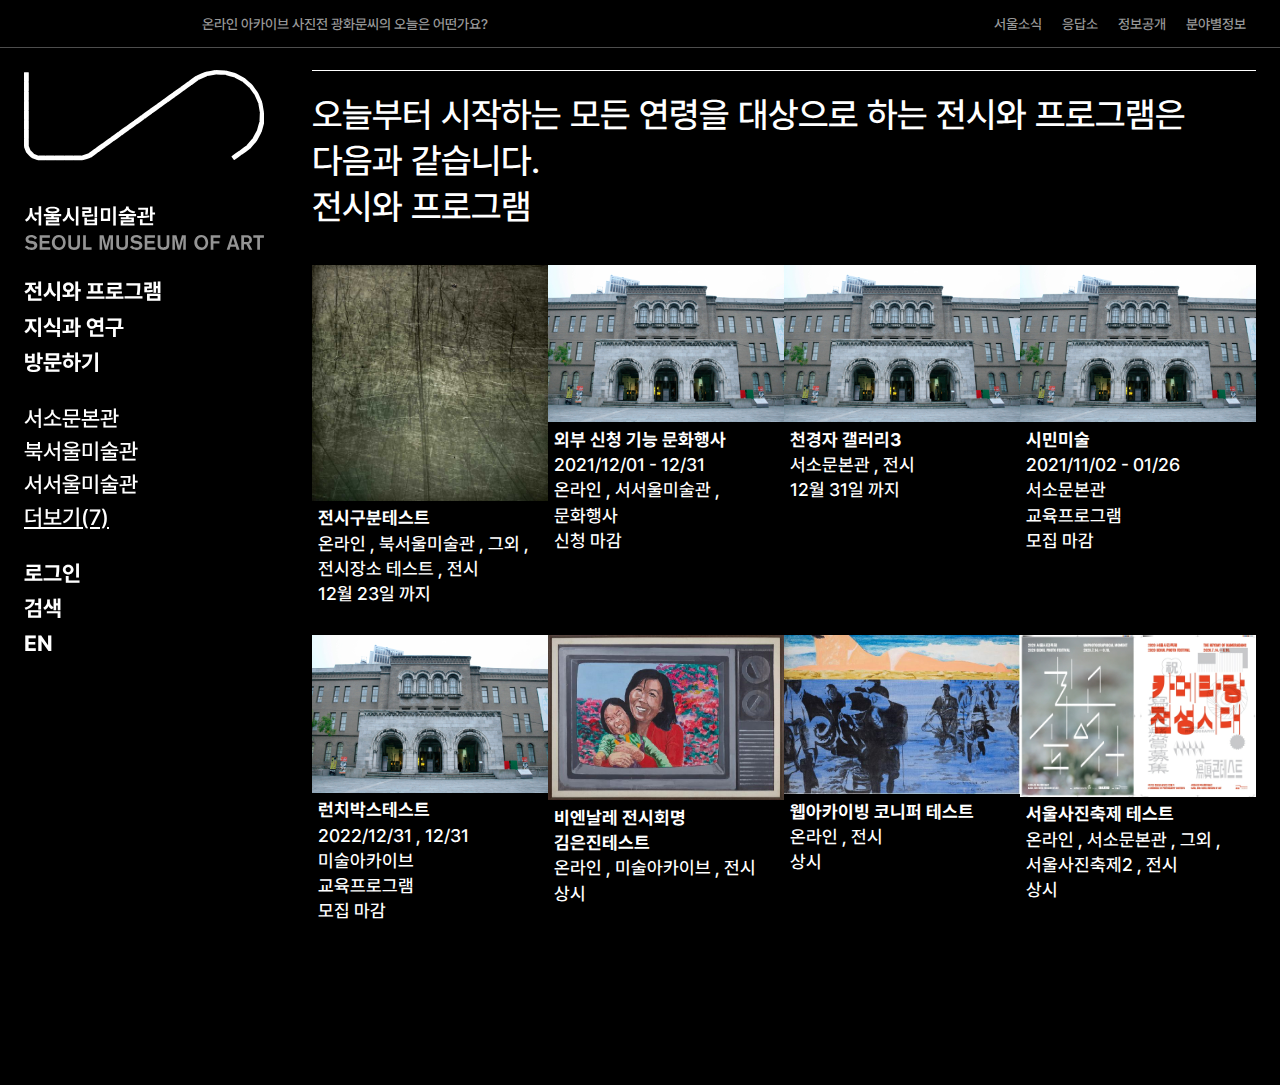
==== commit bae2541f: "relative refs" ====
--- a/index.html
+++ b/index.html
@@ -20,19 +20,19 @@
       <!--  <script src="/resources/js/lib/modernizr.custom.31356.js"></script> -->
       <!--  <script src="/resources/js/new_common.js"></script> -->
       <!-- NEW_CSS -->
-      <link rel="stylesheet" type="text/css" href="./assets/pure-min.css" integrity="sha384-Uu6IeWbM+gzNVXJcM9XV3SohHtmWE+3VGi496jvgX1jyvDTXfdK+rfZc8C1Aehk5" crossorigin="anonymous">
-      <link rel="stylesheet" type="text/css" href="./assets/grids-responsive-min.css">
-      <link rel="stylesheet" type="text/css" href="./assets/base.css">
-      <link rel="stylesheet" type="text/css" href="./assets/style.css">
+      <link rel="stylesheet" type="text/css" href="assets/pure-min.css" integrity="sha384-Uu6IeWbM+gzNVXJcM9XV3SohHtmWE+3VGi496jvgX1jyvDTXfdK+rfZc8C1Aehk5" crossorigin="anonymous">
+      <link rel="stylesheet" type="text/css" href="assets/grids-responsive-min.css">
+      <link rel="stylesheet" type="text/css" href="assets/base.css">
+      <link rel="stylesheet" type="text/css" href="assets/style.css">
       <!-- NEW_JS -->
-      <script src="./assets/jquery-3.6.0.min.js" integrity="sha256-/xUj+3OJU5yExlq6GSYGSHk7tPXikynS7ogEvDej/m4=" crossorigin="anonymous"></script>
-      <script src="./assets/stickyfill.min.js"></script>
-      <script src="./assets/base(1).js"></script>
-      <script src="./assets/common.js"></script>
-      <script src="./assets/csi.min.js"></script>
-      <script src="./assets/app.script.js"></script>
-      <script src="./assets/jquery-1.11.1.min.js"></script>
-      <link rel="stylesheet" type="text/css" media="all" href="./assets/seoul-common-gnb.css">
+      <script src="assets/jquery-3.6.0.min.js" integrity="sha256-/xUj+3OJU5yExlq6GSYGSHk7tPXikynS7ogEvDej/m4=" crossorigin="anonymous"></script>
+      <script src="assets/stickyfill.min.js"></script>
+      <script src="assets/base(1).js"></script>
+      <script src="assets/common.js"></script>
+      <script src="assets/csi.min.js"></script>
+      <script src="assets/app.script.js"></script>
+      <script src="assets/jquery-1.11.1.min.js"></script>
+      <link rel="stylesheet" type="text/css" media="all" href="assets/seoul-common-gnb.css">
    </head>
    <body class="bg-black is-animated-bg is-home">
       <div id="load"></div>
@@ -44,12 +44,12 @@
          </ul>
       </div>
       <div id="wrap" class="sub">
-         <script src="./assets/gnb.js"></script>
-         <script>
+         <script src="assets/gnb.js"></script>
+         <!-- <script>
             window.onload = function() {
             Yjs.Gnb.init('G079', 'seoul-gnb');
             };
-         </script>
+         </script> -->
          <!-- header영역(s) -->
          <div id="seoul-gnb">
             <div id="seoul-gnb-plugin" class="white">
@@ -200,12 +200,12 @@
                   <div class="l-nav-mobile-header">
                      <div class="i-lockup i-lockup-black">
                         <a href="http://1.214.243.130:8080/kr/index">
-                        <img src="./assets/o_typo_b.svg" alt="서울시립미술관 SEOUL MUSEUM OF ART" class="i-lockup-type"> 
+                        <img src="assets/o_typo_b.svg" alt="서울시립미술관 SEOUL MUSEUM OF ART" class="i-lockup-type"> 
                         </a>
                      </div>
                      <div class="i-lockup i-lockup-white">
                         <a href="http://1.214.243.130:8080/kr/index">
-                        <img src="./assets/o_typo_w.svg" alt="서울시립미술관 SEOUL MUSEUM OF ART" class="i-lockup-type"> 
+                        <img src="assets/o_typo_w.svg" alt="서울시립미술관 SEOUL MUSEUM OF ART" class="i-lockup-type"> 
                         </a>
                      </div>
                      <a class="l-nav-mobile-menu l-block is-expandable-toggle" href="javascript:;">메뉴</a>
@@ -247,10 +247,10 @@
                <div class="l-nav-symbol l-block">
                   <a href="http://1.214.243.130:8080/kr/index">
                      <div class="i-lockup i-lockup-black">
-                        <img src="./assets/o_symbol_b.svg" alt="서울시립미술관 SEOUL MUSEUM OF ART" class="i-lockup-symbol">
+                        <img src="assets/o_symbol_b.svg" alt="서울시립미술관 SEOUL MUSEUM OF ART" class="i-lockup-symbol">
                      </div>
                      <div class="i-lockup i-lockup-white">
-                        <img src="./assets/o_symbol_w.svg" alt="서울시립미술관 SEOUL MUSEUM OF ART" class="i-lockup-symbol">
+                        <img src="assets/o_symbol_w.svg" alt="서울시립미술관 SEOUL MUSEUM OF ART" class="i-lockup-symbol">
                      </div>
                   </a>
                </div>
@@ -258,10 +258,10 @@
                   <div>
                      <a href="http://1.214.243.130:8080/">
                         <div class="i-lockup i-lockup-black">
-                           <img src="./assets/o_type_b.svg" alt="서울시립미술관 SEOUL MUSEUM OF ART" class="i-lockup-type">
+                           <img src="assets/o_type_b.svg" alt="서울시립미술관 SEOUL MUSEUM OF ART" class="i-lockup-type">
                         </div>
                         <div class="i-lockup i-lockup-white">
-                           <img src="./assets/o_type_w.svg" alt="서울시립미술관 SEOUL MUSEUM OF ART" class="i-lockup-type">
+                           <img src="assets/o_type_w.svg" alt="서울시립미술관 SEOUL MUSEUM OF ART" class="i-lockup-type">
                         </div>
                      </a>
                      <div class="t-nav">
@@ -297,7 +297,7 @@
                <!-- 도슨팅 앱용(E) -->
             </div>
             <!-- left 메뉴 영역(E) -->
-            <script src="./assets/jquery.cookie.min.js"></script>
+            <script src="assets/jquery.cookie.min.js"></script>
             <script>
                $(document).ready(function(){
                 //팝업을 본 사용자는 공지 펼치지않기
@@ -426,7 +426,7 @@
                      <div class="pure-u-1-2 pure-u-md-1-4">
                         <a href="javascript:;" class="o_figure viewLink" data-idx="674325" data-whatson-menu-div="EX" data-ex-menu-div="EXM01" data-glolang-type="KOR">
                            <div class="o_thumb">
-                              <img alt="전시구분테스트" onerror="this.src=&#39;/resources/content/2x3.jpg&#39;" src="./assets/image">
+                              <img alt="전시구분테스트" onerror="this.src=&#39;/resources/content/2x3.jpg&#39;" src="assets/image">
                            </div>
                            <div class="t-metadata o_figcaption">
                               <strong class="o_h1">전시구분테스트</strong> 
@@ -474,7 +474,7 @@
                      </div><div class="pure-u-1-2 pure-u-md-1-4">
                         <a href="javascript:;" class="o_figure viewLink" data-idx="663523" data-whatson-menu-div="CE" data-ex-menu-div="" data-glolang-type="KOR">
                            <div class="o_thumb">
-                              <img alt="외부 신청 기능 문화행사" onerror="this.src=&#39;/resources/content/2x3.jpg&#39;" src="./assets/2x3.jpg">
+                              <img alt="외부 신청 기능 문화행사" onerror="this.src=&#39;/resources/content/2x3.jpg&#39;" src="assets/2x3.jpg">
                            </div>
                            <div class="t-metadata o_figcaption">
                               <strong class="o_h1">외부 신청 기능 문화행사</strong> 
@@ -495,7 +495,7 @@
                      </div><div class="pure-u-1-2 pure-u-md-1-4">
                         <a href="javascript:;" class="o_figure viewLink" data-idx="648550" data-whatson-menu-div="EX" data-ex-menu-div="EXM01" data-glolang-type="KOR">
                            <div class="o_thumb">
-                              <img alt="천경자 갤러리3" onerror="this.src=&#39;/resources/content/2x3.jpg&#39;" src="./assets/2x3.jpg">
+                              <img alt="천경자 갤러리3" onerror="this.src=&#39;/resources/content/2x3.jpg&#39;" src="assets/2x3.jpg">
                            </div>
                            <div class="t-metadata o_figcaption">
                               <strong class="o_h1">천경자 갤러리3</strong> 
@@ -537,7 +537,7 @@
                      </div><div class="pure-u-1-2 pure-u-md-1-4">
                         <a href="javascript:;" class="o_figure viewLink" data-idx="663075" data-whatson-menu-div="EP" data-ex-menu-div="EPG01" data-glolang-type="KOR">
                            <div class="o_thumb">
-                              <img alt="시민미술" onerror="this.src=&#39;/resources/content/2x3.jpg&#39;" src="./assets/2x3.jpg">
+                              <img alt="시민미술" onerror="this.src=&#39;/resources/content/2x3.jpg&#39;" src="assets/2x3.jpg">
                            </div>
                            <div class="t-metadata o_figcaption">
                               <strong class="o_h1">시민미술</strong> 
@@ -557,7 +557,7 @@
                      </div><div class="pure-u-1-2 pure-u-md-1-4">
                         <a href="javascript:;" class="o_figure viewLink" data-idx="656470" data-whatson-menu-div="EP" data-ex-menu-div="EPG06" data-glolang-type="KOR">
                            <div class="o_thumb">
-                              <img alt="런치박스테스트" onerror="this.src=&#39;/resources/content/2x3.jpg&#39;" src="./assets/2x3.jpg">
+                              <img alt="런치박스테스트" onerror="this.src=&#39;/resources/content/2x3.jpg&#39;" src="assets/2x3.jpg">
                            </div>
                            <div class="t-metadata o_figcaption">
                               <strong class="o_h1">런치박스테스트</strong> 
@@ -582,7 +582,7 @@
                      </div><div class="pure-u-1-2 pure-u-md-1-4">
                         <a href="javascript:;" class="o_figure viewLink" data-idx="678034" data-whatson-menu-div="EX" data-ex-menu-div="EBM01" data-glolang-type="KOR">
                            <div class="o_thumb">
-                              <img alt="비엔날레 전시회명 김은진테스트" onerror="this.src=&#39;/resources/content/2x3.jpg&#39;" src="./assets/image(1)">
+                              <img alt="비엔날레 전시회명 김은진테스트" onerror="this.src=&#39;/resources/content/2x3.jpg&#39;" src="assets/image(1)">
                            </div>
                            <div class="t-metadata o_figcaption">
                               <strong class="o_h1">비엔날레 전시회명 김은진테스트</strong> 
@@ -625,7 +625,7 @@
                      </div><div class="pure-u-1-2 pure-u-md-1-4">
                         <a href="javascript:;" class="o_figure viewLink" data-idx="669686" data-whatson-menu-div="EX" data-ex-menu-div="EXM01" data-glolang-type="KOR">
                            <div class="o_thumb">
-                              <img alt="웹아카이빙 코니퍼 테스트" onerror="this.src=&#39;/resources/content/2x3.jpg&#39;" src="./assets/image(2)">
+                              <img alt="웹아카이빙 코니퍼 테스트" onerror="this.src=&#39;/resources/content/2x3.jpg&#39;" src="assets/image(2)">
                            </div>
                            <div class="t-metadata o_figcaption">
                               <strong class="o_h1">웹아카이빙 코니퍼 테스트</strong> 
@@ -666,7 +666,7 @@
                      </div><div class="pure-u-1-2 pure-u-md-1-4">
                         <a href="javascript:;" class="o_figure viewLink" data-idx="635183" data-whatson-menu-div="EX" data-ex-menu-div="EPF01" data-glolang-type="KOR">
                            <div class="o_thumb">
-                              <img alt="서울사진축제 테스트" onerror="this.src=&#39;/resources/content/2x3.jpg&#39;" src="./assets/image(3)">
+                              <img alt="서울사진축제 테스트" onerror="this.src=&#39;/resources/content/2x3.jpg&#39;" src="assets/image(3)">
                            </div>
                            <div class="t-metadata o_figcaption">
                               <strong class="o_h1">서울사진축제 테스트</strong> 
--- a/assets/base.css
+++ b/assets/base.css
@@ -29,22 +29,22 @@
   font-family: 'Pretendard';
   font-weight: 700;
   font-display: swap;
-  src: url('./pretendard/Pretendard-Bold.woff2') format('woff2'), 
-       url('./pretendard/Pretendard-Bold.woff') format('woff');
+  src: url('../pretendard/Pretendard-Bold.woff2') format('woff2'), 
+       url('../pretendard/Pretendard-Bold.woff') format('woff');
 }
 @font-face {
   font-family: 'Pretendard';
   font-weight: 400;
   font-display: swap;
-  src: url('./pretendard/Pretendard-Medium.woff2') format('woff2'), 
-       url('./pretendard/Pretendard-Medium.woff') format('woff');
+  src: url('../pretendard/Pretendard-Medium.woff2') format('woff2'), 
+       url('../pretendard/Pretendard-Medium.woff') format('woff');
 }
 @font-face {
   font-family: 'Pretendard';
   font-weight: 300;
   font-display: swap;
-  src: url('./pretendard/Pretendard-Regular.woff2') format('woff2'), 
-       url('./pretendard/Pretendard-Regular.woff') format('woff');
+  src: url('../pretendard/Pretendard-Regular.woff2') format('woff2'), 
+       url('../pretendard/Pretendard-Regular.woff') format('woff');
 }
 /*
   1. BASE
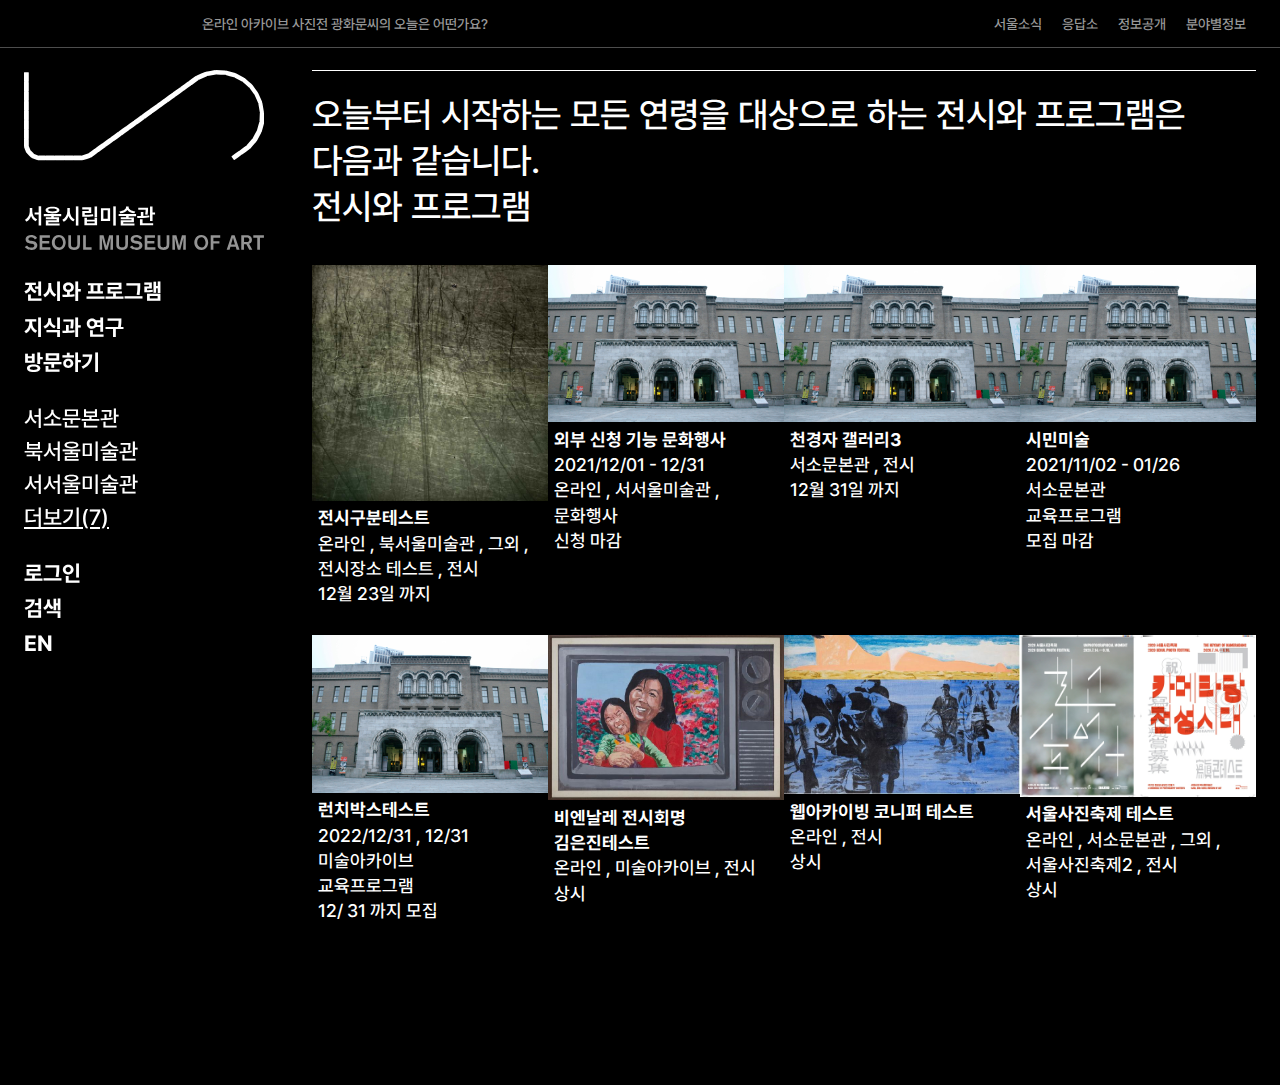
==== commit 1471744c: "remove jq" ====
--- a/index.html
+++ b/index.html
@@ -25,13 +25,13 @@
       <link rel="stylesheet" type="text/css" href="assets/base.css">
       <link rel="stylesheet" type="text/css" href="assets/style.css">
       <!-- NEW_JS -->
-      <script src="assets/jquery-3.6.0.min.js" integrity="sha256-/xUj+3OJU5yExlq6GSYGSHk7tPXikynS7ogEvDej/m4=" crossorigin="anonymous"></script>
+      <!-- <script src="assets/jquery-3.6.0.min.js"></script> -->
       <script src="assets/stickyfill.min.js"></script>
       <script src="assets/base(1).js"></script>
       <script src="assets/common.js"></script>
       <script src="assets/csi.min.js"></script>
       <script src="assets/app.script.js"></script>
-      <script src="assets/jquery-1.11.1.min.js"></script>
+      <!-- <script src="assets/jquery-1.11.1.min.js"></script> -->
       <link rel="stylesheet" type="text/css" media="all" href="assets/seoul-common-gnb.css">
    </head>
    <body class="bg-black is-animated-bg is-home">
